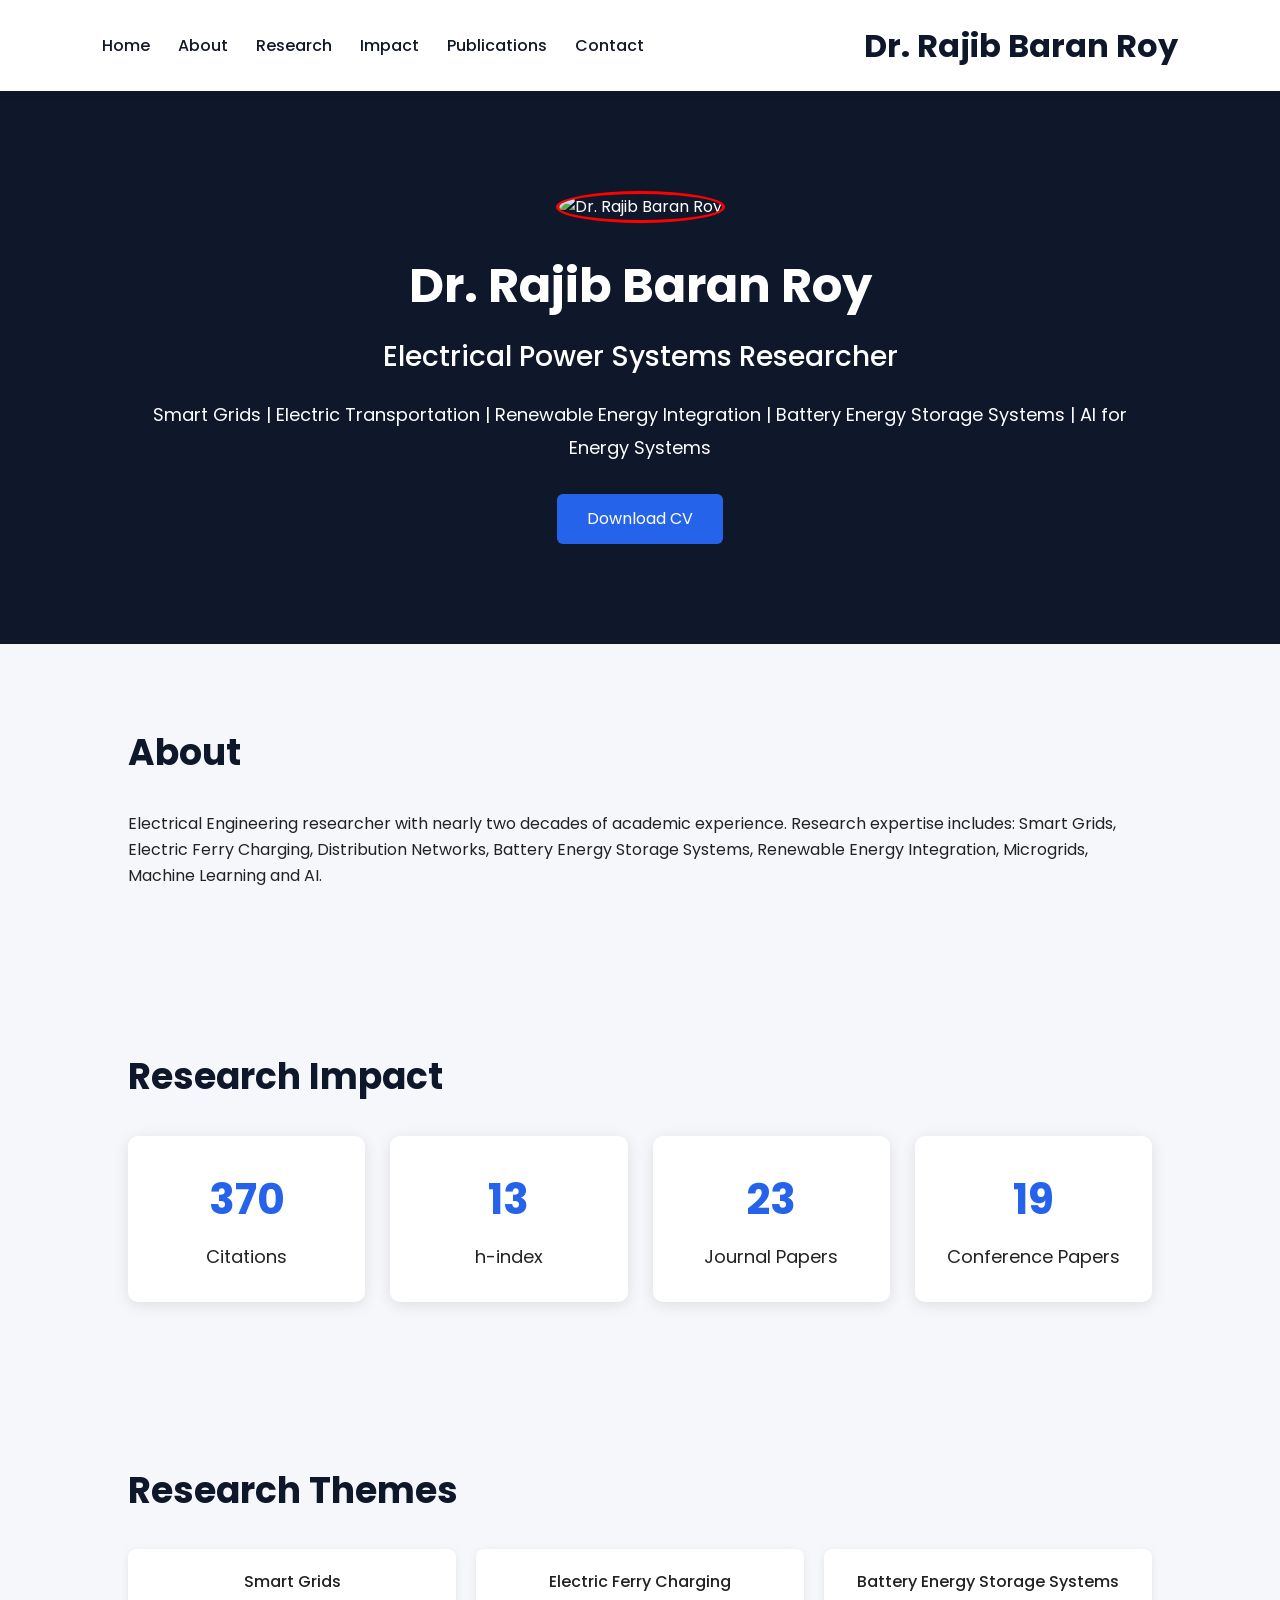
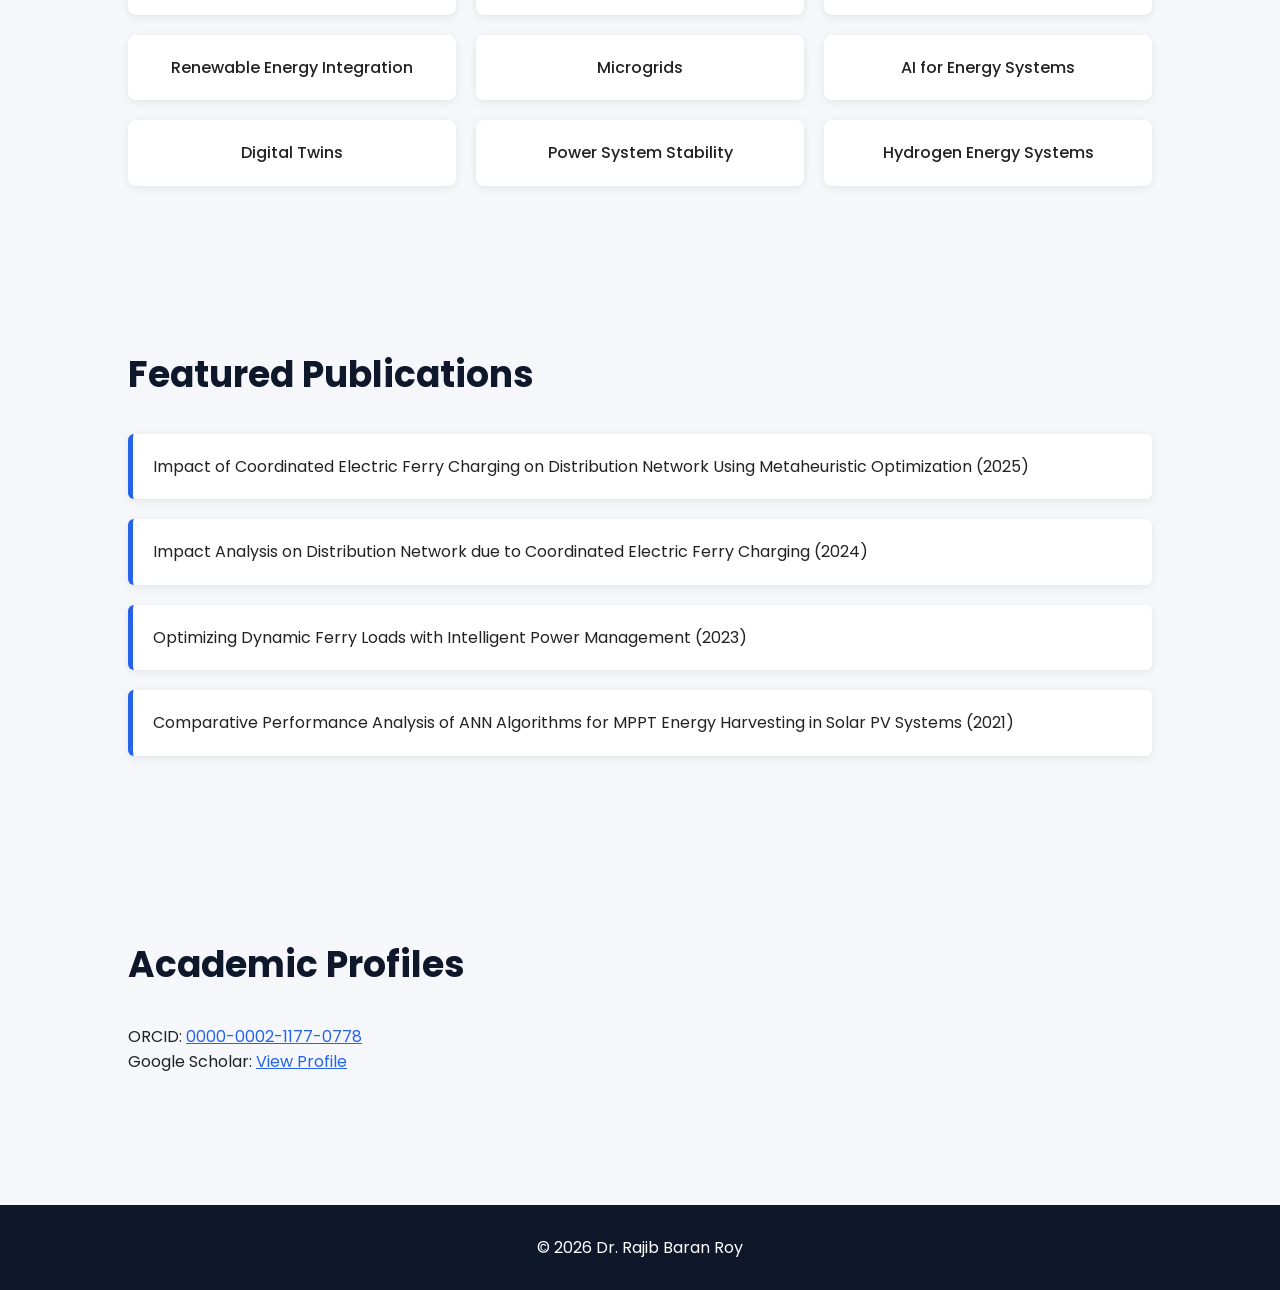
==== index.html @ 5da3d244 "Update index.html with new sections and content" ====
<!DOCTYPE html>
<html lang="en">

<head>

<meta charset="UTF-8">
<meta name="viewport" content="width=device-width, initial-scale=1">

<title>Dr. Rajib Baran Roy</title>

<link rel="stylesheet" href="style.css">

<link href="https://fonts.googleapis.com/css2?family=Poppins:wght@300;400;500;600;700&display=swap" rel="stylesheet">

</head>

<body>

<nav>

<div class="logo">
Dr. Rajib Baran Roy
</div>

<ul>

<li><a href="index.html">Home</a></li>

<li><a href="#about">About</a></li>

<li><a href="#research">Research</a></li>

<li><a href="#impact">Impact</a></li>

<li><a href="#publications">Publications</a></li>

<li><a href="#contact">Contact</a></li>

</ul>

</nav>


<header>

<div class="hero">

<!-- Profile photograph -->

<img src="assets/profile.jpg"
     alt="Dr. Rajib Baran Roy"
     class="profile-image">


<h1>Dr. Rajib Baran Roy</h1>


<h2>
Electrical Power Systems Researcher
</h2>


<p>
Smart Grids |
Electric Transportation |
Renewable Energy Integration |
Battery Energy Storage Systems |
AI for Energy Systems
</p>


<a href="assets/cv.pdf" class="btn">
Download CV
</a>

</div>

</header>


<section id="about">

<h2>About</h2>

<p>

Electrical Engineering researcher with nearly two decades of academic
experience.

Research expertise includes:

Smart Grids,
Electric Ferry Charging,
Distribution Networks,
Battery Energy Storage Systems,
Renewable Energy Integration,
Microgrids,
Machine Learning and AI.

</p>

</section>


<section id="impact">

<h2>Research Impact</h2>

<div class="cards">


<div class="card">

<h3 class="counter" data-target="492">0</h3>

<p>Citations</p>

</div>


<div class="card">

<h3 class="counter" data-target="13">0</h3>

<p>h-index</p>

</div>


<div class="card">

<h3 class="counter" data-target="23">0</h3>

<p>Journal Papers</p>

</div>


<div class="card">

<h3 class="counter" data-target="19">0</h3>

<p>Conference Papers</p>

</div>


</div>

</section>


<section id="research">

<h2>Research Themes</h2>


<div class="grid">

<div>Smart Grids</div>

<div>Electric Ferry Charging</div>

<div>Battery Energy Storage Systems</div>

<div>Renewable Energy Integration</div>

<div>Microgrids</div>

<div>AI for Energy Systems</div>

<div>Digital Twins</div>

<div>Power System Stability</div>

<div>Hydrogen Energy Systems</div>

</div>

</section>


<section id="publications">

<h2>Featured Publications</h2>


<div class="pub">

Impact of Coordinated Electric Ferry Charging on Distribution Network Using Metaheuristic Optimization (2025)

</div>


<div class="pub">

Impact Analysis on Distribution Network due to Coordinated Electric Ferry Charging (2024)

</div>


<div class="pub">

Optimizing Dynamic Ferry Loads with Intelligent Power Management (2023)

</div>


<div class="pub">

Comparative Performance Analysis of ANN Algorithms for MPPT Energy Harvesting in Solar PV Systems (2021)

</div>


</section>


<section id="contact">

<h2>Academic Profiles</h2>


<p>

ORCID:

<a href="https://orcid.org/0000-0002-1177-0778">

0000-0002-1177-0778

</a>

</p>


<p>

Google Scholar:

<a href="https://scholar.google.com/citations?hl=en&user=oowfLzIAAAAJ">

View Profile

</a>

</p>


</section>


<footer>

<p>

© 2026 Dr. Rajib Baran Roy

</p>

</footer>


<script src="script.js"></script>

</body>

</html>
---- style.css ----
/* ==========================================================
   GLOBAL
========================================================== */

*{
    margin:0;
    padding:0;
    box-sizing:border-box;
    font-family:'Poppins',sans-serif;
}

body{
    background:#f5f7fb;
    color:#222;
    line-height:1.6;
}

/* ==========================================================
   NAVIGATION BAR
========================================================== */

nav{
    display:flex;
    justify-content:space-between;
    align-items:center;
    padding:20px 8%;
    background:#ffffff;
    position:sticky;
    top:0;
    z-index:1000;
    box-shadow:0 2px 10px rgba(0,0,0,.10);
}

/* Logo (Name) */

.logo{
    order:2;
    font-size:32px;
    font-weight:700;
    color:#0f172a;
    white-space:nowrap;
}

/* Navigation Menu */

nav ul{
    order:1;
    display:flex;
    list-style:none;
    gap:28px;
    margin:0;
    padding:0;
    align-items:center;
}

nav ul li{
    list-style:none;
}

nav a{
    text-decoration:none;
    color:#111827;
    font-size:16px;
    font-weight:500;
    transition:0.3s;
}

nav a:hover{
    color:#2563eb;
}

/* ==========================================================
   HERO SECTION
========================================================== */

header{
    background:#0f172a;
    color:white;
    text-align:center;
    padding:100px 10%;
}

.hero img{
    width:250px;
    height:250px;
    border-radius:50%;
    border:3px solid red;
    object-fit:cover;
    margin-bottom:25px;
}

.hero h1{
    font-size:48px;
    margin-bottom:10px;
}

.hero h2{
    font-size:28px;
    font-weight:500;
    margin-bottom:20px;
}

.hero p{
    font-size:18px;
    line-height:1.8;
}

.btn{
    display:inline-block;
    margin-top:30px;
    padding:12px 30px;
    background:#2563eb;
    color:white;
    text-decoration:none;
    border-radius:6px;
    transition:.3s;
}

.btn:hover{
    background:#1d4ed8;
}

/* ==========================================================
   SECTIONS
========================================================== */

section{
    padding:80px 10%;
}

section h2{
    font-size:36px;
    margin-bottom:30px;
    color:#0f172a;
}

/* ==========================================================
   IMPACT CARDS
========================================================== */

.cards{
    display:grid;
    grid-template-columns:repeat(auto-fit,minmax(220px,1fr));
    gap:25px;
}

.card{
    background:white;
    padding:30px;
    text-align:center;
    border-radius:10px;
    box-shadow:0 3px 15px rgba(0,0,0,.10);
}

.card h3{
    font-size:42px;
    color:#2563eb;
    margin-bottom:10px;
}

.card p{
    font-size:18px;
}

/* ==========================================================
   RESEARCH GRID
========================================================== */

.grid{
    display:grid;
    grid-template-columns:repeat(auto-fit,minmax(250px,1fr));
    gap:20px;
}

.grid div{
    background:white;
    padding:20px;
    border-radius:8px;
    box-shadow:0 2px 8px rgba(0,0,0,.08);
    text-align:center;
    font-weight:500;
}

/* ==========================================================
   PUBLICATIONS
========================================================== */

.pub{
    background:white;
    padding:20px;
    margin-bottom:20px;
    border-left:5px solid #2563eb;
    border-radius:6px;
    box-shadow:0 2px 8px rgba(0,0,0,.08);
}

/* ==========================================================
   LINKS
========================================================== */

a{
    color:#2563eb;
}

a:hover{
    color:#1d4ed8;
}

/* ==========================================================
   FOOTER
========================================================== */

footer{
    background:#0f172a;
    color:white;
    text-align:center;
    padding:30px;
    margin-top:50px;
}

/* ==========================================================
   RESPONSIVE DESIGN
========================================================== */

@media (max-width:900px){

    nav{
        flex-direction:column;
        gap:20px;
        padding:20px;
    }

    .logo{
        order:1;
        font-size:28px;
        text-align:center;
    }

    nav ul{
        order:2;
        flex-wrap:wrap;
        justify-content:center;
        gap:18px;
    }

    .hero h1{
        font-size:38px;
    }

    .hero h2{
        font-size:22px;
    }

    section{
        padding:60px 6%;
    }

}
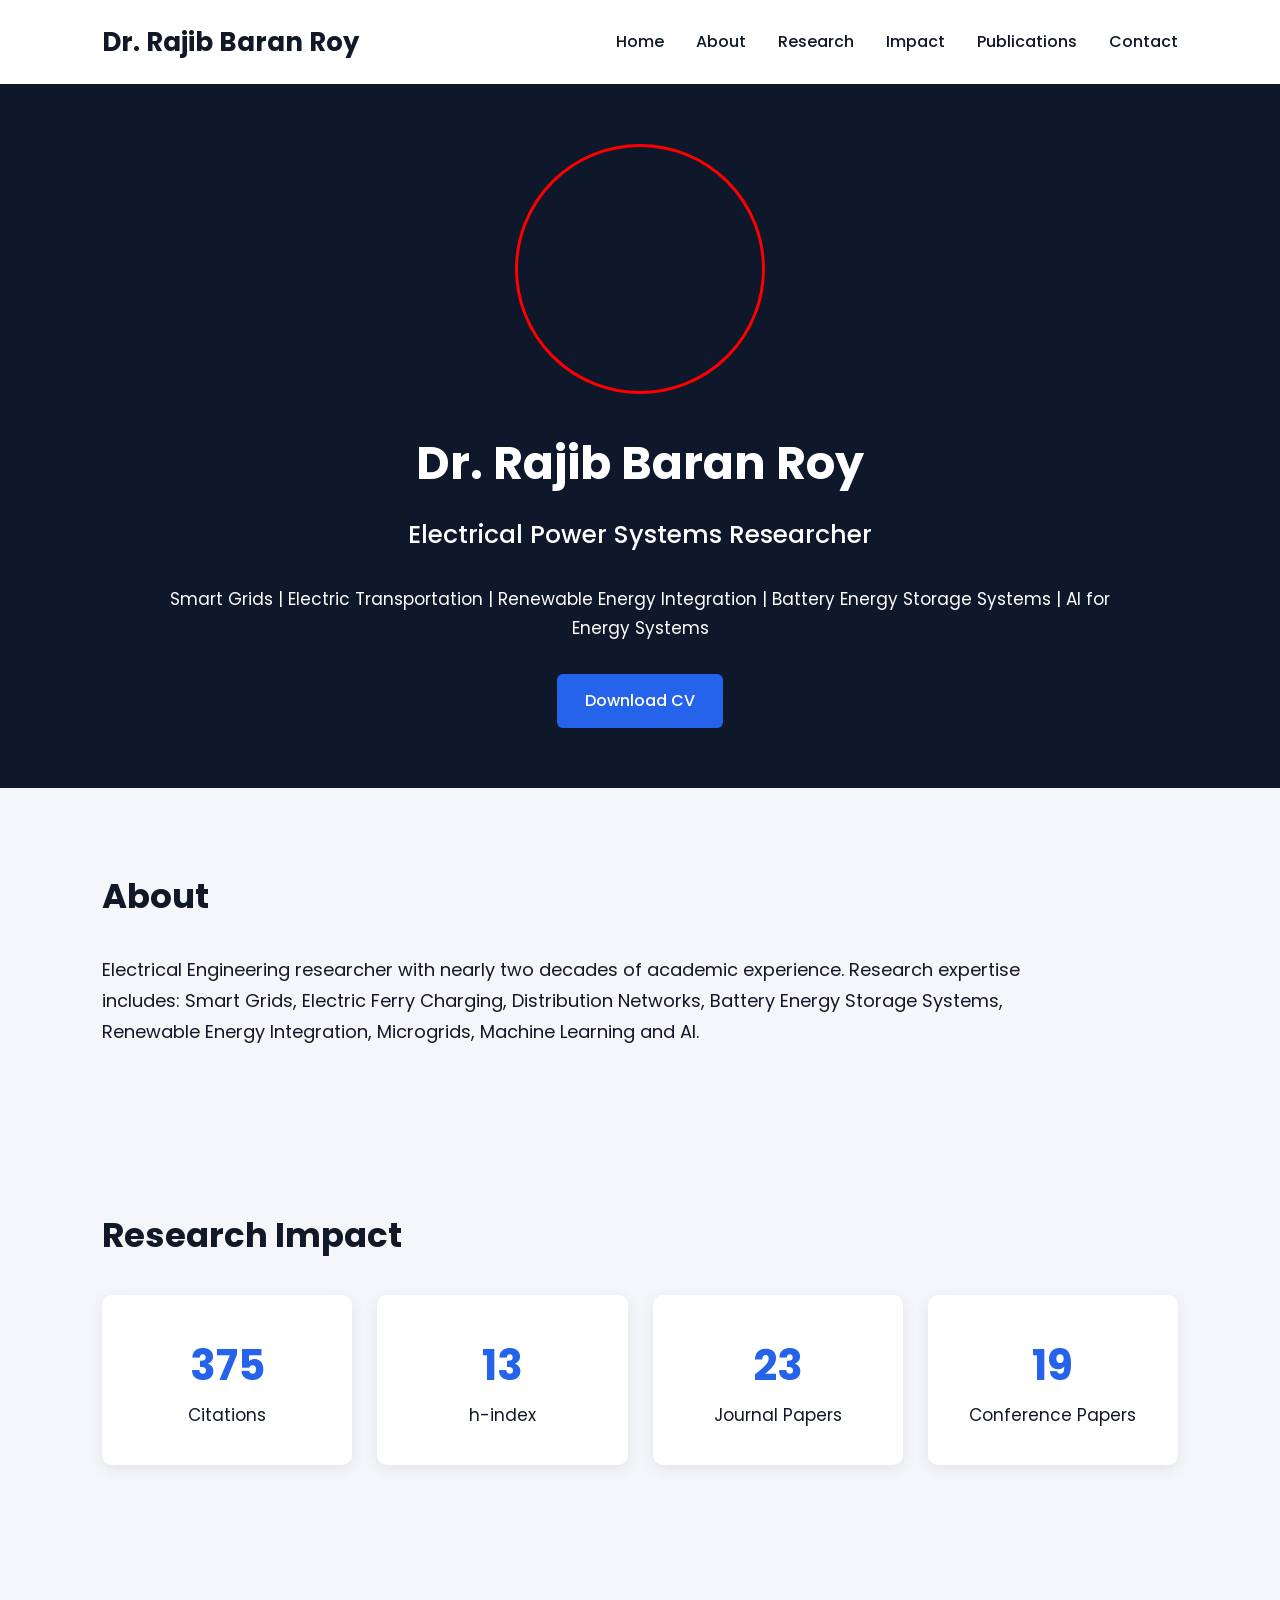
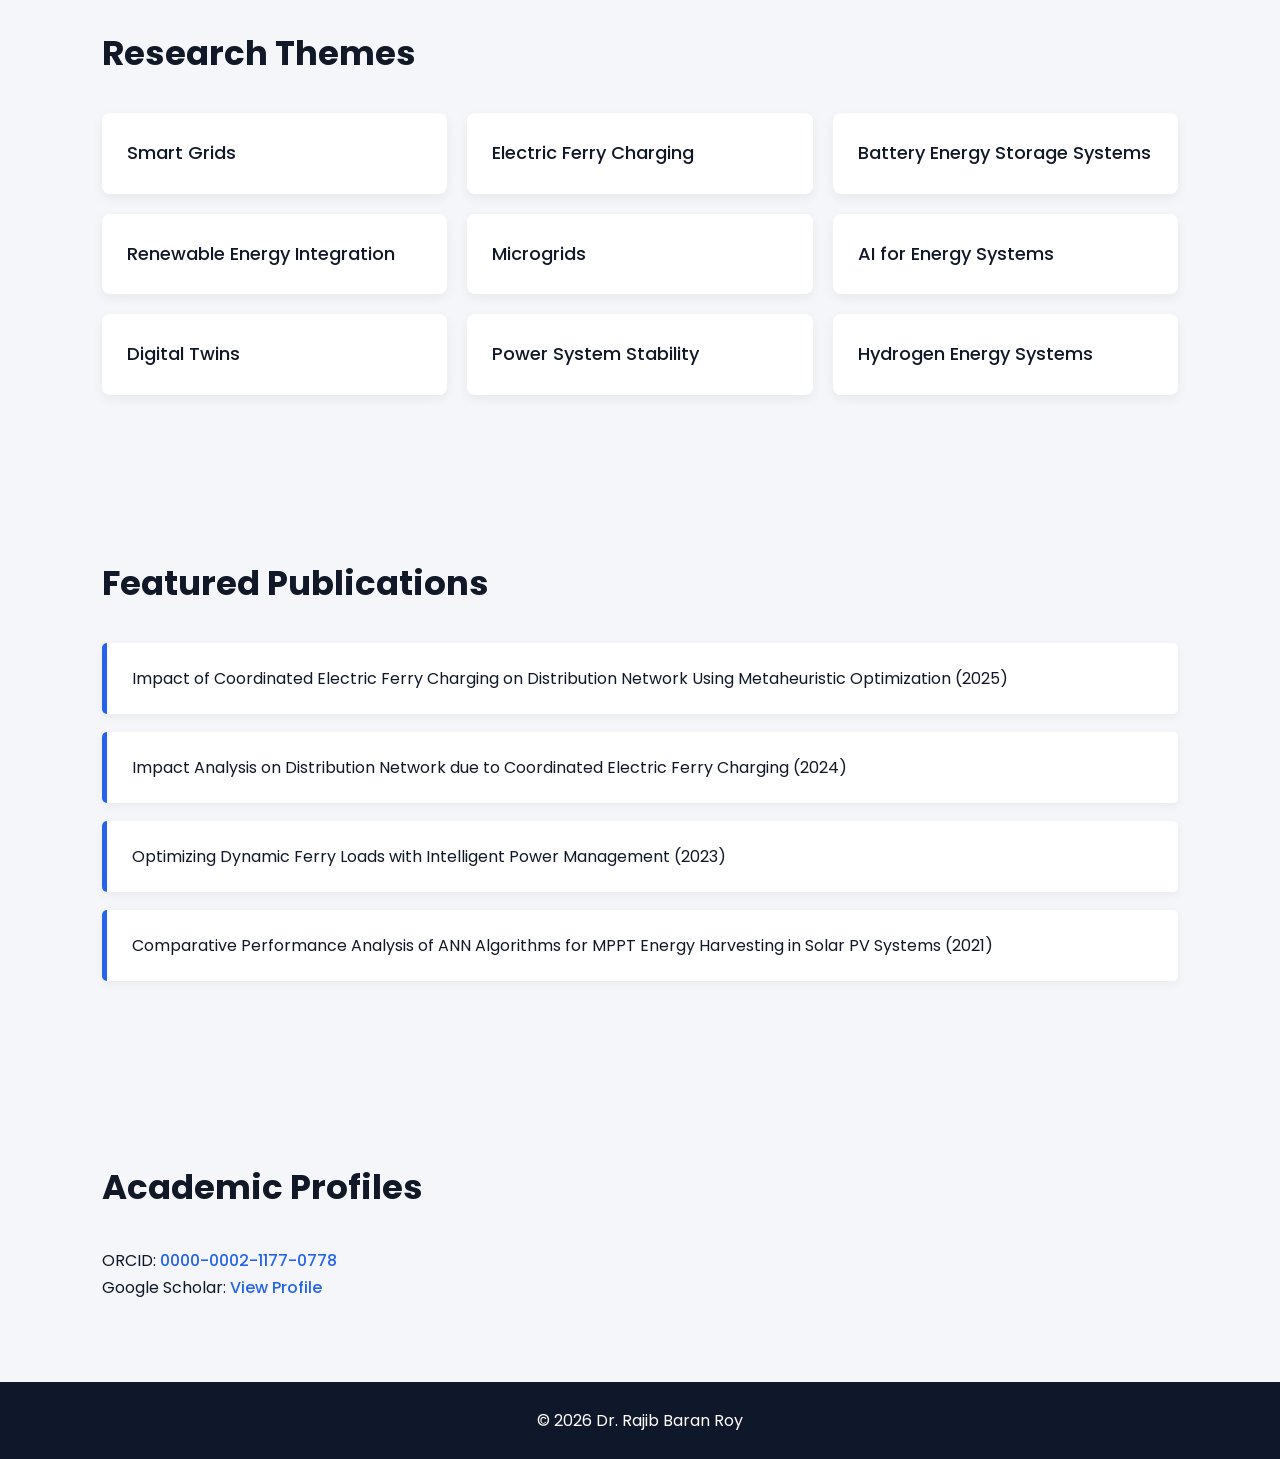
==== commit ca40f1a1: "Refactor index.html for better structure and clarity Reorganize HTML structure and improve readabili" ====
--- a/index.html
+++ b/index.html
@@ -3,265 +3,366 @@
 
 <head>
 
-<meta charset="UTF-8">
-<meta name="viewport" content="width=device-width, initial-scale=1">
-
-<title>Dr. Rajib Baran Roy</title>
-
-<link rel="stylesheet" href="style.css">
-
-<link href="https://fonts.googleapis.com/css2?family=Poppins:wght@300;400;500;600;700&display=swap" rel="stylesheet">
+    <meta charset="UTF-8">
+
+    <meta name="viewport" content="width=device-width, initial-scale=1">
+
+    <title>Dr. Rajib Baran Roy</title>
+
+    <link rel="stylesheet" href="style.css">
+
+    <link href="https://fonts.googleapis.com/css2?family=Poppins:wght@300;400;500;600;700&display=swap"
+          rel="stylesheet">
 
 </head>
 
+
 <body>
 
-<nav>
-
-<div class="logo">
-Dr. Rajib Baran Roy
-</div>
-
-<ul>
-
-<li><a href="index.html">Home</a></li>
-
-<li><a href="#about">About</a></li>
-
-<li><a href="#research">Research</a></li>
-
-<li><a href="#impact">Impact</a></li>
-
-<li><a href="#publications">Publications</a></li>
-
-<li><a href="#contact">Contact</a></li>
-
-</ul>
-
-</nav>
-
-
-<header>
-
-<div class="hero">
-
-<!-- Profile photograph -->
-
-<img src="assets/profile.jpg"
-     alt="Dr. Rajib Baran Roy"
-     class="profile-image">
-
-
-<h1>Dr. Rajib Baran Roy</h1>
-
-
-<h2>
-Electrical Power Systems Researcher
-</h2>
-
-
-<p>
-Smart Grids |
-Electric Transportation |
-Renewable Energy Integration |
-Battery Energy Storage Systems |
-AI for Energy Systems
-</p>
-
-
-<a href="assets/cv.pdf" class="btn">
-Download CV
-</a>
-
-</div>
-
-</header>
-
-
-<section id="about">
-
-<h2>About</h2>
-
-<p>
-
-Electrical Engineering researcher with nearly two decades of academic
-experience.
-
-Research expertise includes:
-
-Smart Grids,
-Electric Ferry Charging,
-Distribution Networks,
-Battery Energy Storage Systems,
-Renewable Energy Integration,
-Microgrids,
-Machine Learning and AI.
-
-</p>
-
-</section>
-
-
-<section id="impact">
-
-<h2>Research Impact</h2>
-
-<div class="cards">
-
-
-<div class="card">
-
-<h3 class="counter" data-target="492">0</h3>
-
-<p>Citations</p>
-
-</div>
-
-
-<div class="card">
-
-<h3 class="counter" data-target="13">0</h3>
-
-<p>h-index</p>
-
-</div>
-
-
-<div class="card">
-
-<h3 class="counter" data-target="23">0</h3>
-
-<p>Journal Papers</p>
-
-</div>
-
-
-<div class="card">
-
-<h3 class="counter" data-target="19">0</h3>
-
-<p>Conference Papers</p>
-
-</div>
-
-
-</div>
-
-</section>
-
-
-<section id="research">
-
-<h2>Research Themes</h2>
-
-
-<div class="grid">
-
-<div>Smart Grids</div>
-
-<div>Electric Ferry Charging</div>
-
-<div>Battery Energy Storage Systems</div>
-
-<div>Renewable Energy Integration</div>
-
-<div>Microgrids</div>
-
-<div>AI for Energy Systems</div>
-
-<div>Digital Twins</div>
-
-<div>Power System Stability</div>
-
-<div>Hydrogen Energy Systems</div>
-
-</div>
-
-</section>
-
-
-<section id="publications">
-
-<h2>Featured Publications</h2>
-
-
-<div class="pub">
-
-Impact of Coordinated Electric Ferry Charging on Distribution Network Using Metaheuristic Optimization (2025)
-
-</div>
-
-
-<div class="pub">
-
-Impact Analysis on Distribution Network due to Coordinated Electric Ferry Charging (2024)
-
-</div>
-
-
-<div class="pub">
-
-Optimizing Dynamic Ferry Loads with Intelligent Power Management (2023)
-
-</div>
-
-
-<div class="pub">
-
-Comparative Performance Analysis of ANN Algorithms for MPPT Energy Harvesting in Solar PV Systems (2021)
-
-</div>
-
-
-</section>
-
-
-<section id="contact">
-
-<h2>Academic Profiles</h2>
-
-
-<p>
-
-ORCID:
-
-<a href="https://orcid.org/0000-0002-1177-0778">
-
-0000-0002-1177-0778
-
-</a>
-
-</p>
-
-
-<p>
-
-Google Scholar:
-
-<a href="https://scholar.google.com/citations?hl=en&user=oowfLzIAAAAJ">
-
-View Profile
-
-</a>
-
-</p>
-
-
-</section>
-
-
-<footer>
-
-<p>
-
-© 2026 Dr. Rajib Baran Roy
-
-</p>
-
-</footer>
-
-
-<script src="script.js"></script>
+
+    <!-- NAVIGATION BAR -->
+
+    <nav>
+
+        <div class="logo">
+            Dr. Rajib Baran Roy
+        </div>
+
+
+        <ul>
+
+            <li>
+                <a href="index.html">Home</a>
+            </li>
+
+            <li>
+                <a href="#about">About</a>
+            </li>
+
+            <li>
+                <a href="#research">Research</a>
+            </li>
+
+            <li>
+                <a href="#impact">Impact</a>
+            </li>
+
+            <li>
+                <a href="#publications">Publications</a>
+            </li>
+
+            <li>
+                <a href="#contact">Contact</a>
+            </li>
+
+        </ul>
+
+    </nav>
+
+
+    <!-- HERO SECTION -->
+
+    <header>
+
+        <div class="hero">
+
+
+            <!-- ROUND PROFILE IMAGE CONTAINER -->
+
+            <div class="profile-circle">
+
+                <img src="assets/profile.jpg"
+                     alt="Dr. Rajib Baran Roy"
+                     class="profile-image">
+
+            </div>
+
+
+            <h1>
+                Dr. Rajib Baran Roy
+            </h1>
+
+
+            <h2>
+                Electrical Power Systems Researcher
+            </h2>
+
+
+            <p>
+                Smart Grids |
+                Electric Transportation |
+                Renewable Energy Integration |
+                Battery Energy Storage Systems |
+                AI for Energy Systems
+            </p>
+
+
+            <a href="assets/cv.pdf"
+               class="btn">
+
+                Download CV
+
+            </a>
+
+
+        </div>
+
+    </header>
+
+
+    <!-- ABOUT SECTION -->
+
+    <section id="about">
+
+        <h2>
+            About
+        </h2>
+
+
+        <p>
+
+            Electrical Engineering researcher with nearly two decades of academic
+            experience.
+
+            Research expertise includes:
+
+            Smart Grids,
+            Electric Ferry Charging,
+            Distribution Networks,
+            Battery Energy Storage Systems,
+            Renewable Energy Integration,
+            Microgrids,
+            Machine Learning and AI.
+
+        </p>
+
+    </section>
+
+
+    <!-- RESEARCH IMPACT -->
+
+    <section id="impact">
+
+        <h2>
+            Research Impact
+        </h2>
+
+
+        <div class="cards">
+
+
+            <div class="card">
+
+                <h3 class="counter"
+                    data-target="492">
+
+                    0
+
+                </h3>
+
+                <p>
+                    Citations
+                </p>
+
+            </div>
+
+
+            <div class="card">
+
+                <h3 class="counter"
+                    data-target="13">
+
+                    0
+
+                </h3>
+
+                <p>
+                    h-index
+                </p>
+
+            </div>
+
+
+            <div class="card">
+
+                <h3 class="counter"
+                    data-target="23">
+
+                    0
+
+                </h3>
+
+                <p>
+                    Journal Papers
+                </p>
+
+            </div>
+
+
+            <div class="card">
+
+                <h3 class="counter"
+                    data-target="19">
+
+                    0
+
+                </h3>
+
+                <p>
+                    Conference Papers
+                </p>
+
+            </div>
+
+
+        </div>
+
+    </section>
+
+
+    <!-- RESEARCH THEMES -->
+
+    <section id="research">
+
+        <h2>
+            Research Themes
+        </h2>
+
+
+        <div class="grid">
+
+            <div>
+                Smart Grids
+            </div>
+
+            <div>
+                Electric Ferry Charging
+            </div>
+
+            <div>
+                Battery Energy Storage Systems
+            </div>
+
+            <div>
+                Renewable Energy Integration
+            </div>
+
+            <div>
+                Microgrids
+            </div>
+
+            <div>
+                AI for Energy Systems
+            </div>
+
+            <div>
+                Digital Twins
+            </div>
+
+            <div>
+                Power System Stability
+            </div>
+
+            <div>
+                Hydrogen Energy Systems
+            </div>
+
+        </div>
+
+    </section>
+
+
+    <!-- PUBLICATIONS -->
+
+    <section id="publications">
+
+        <h2>
+            Featured Publications
+        </h2>
+
+
+        <div class="pub">
+
+            Impact of Coordinated Electric Ferry Charging on Distribution Network Using Metaheuristic Optimization (2025)
+
+        </div>
+
+
+        <div class="pub">
+
+            Impact Analysis on Distribution Network due to Coordinated Electric Ferry Charging (2024)
+
+        </div>
+
+
+        <div class="pub">
+
+            Optimizing Dynamic Ferry Loads with Intelligent Power Management (2023)
+
+        </div>
+
+
+        <div class="pub">
+
+            Comparative Performance Analysis of ANN Algorithms for MPPT Energy Harvesting in Solar PV Systems (2021)
+
+        </div>
+
+    </section>
+
+
+    <!-- CONTACT SECTION -->
+
+    <section id="contact">
+
+        <h2>
+            Academic Profiles
+        </h2>
+
+
+        <p>
+
+            ORCID:
+
+            <a href="https://orcid.org/0000-0002-1177-0778">
+
+                0000-0002-1177-0778
+
+            </a>
+
+        </p>
+
+
+        <p>
+
+            Google Scholar:
+
+            <a href="https://scholar.google.com/citations?hl=en&user=oowfLzIAAAAJ">
+
+                View Profile
+
+            </a>
+
+        </p>
+
+    </section>
+
+
+    <!-- FOOTER -->
+
+    <footer>
+
+        <p>
+
+            © 2026 Dr. Rajib Baran Roy
+
+        </p>
+
+    </footer>
+
+
+    <script src="script.js"></script>
+
 
 </body>
 
--- a/style.css
+++ b/style.css
@@ -1,258 +1,534 @@
-/* ==========================================================
-   GLOBAL
-========================================================== */
-
-*{
-    margin:0;
-    padding:0;
-    box-sizing:border-box;
-    font-family:'Poppins',sans-serif;
-}
-
-body{
-    background:#f5f7fb;
-    color:#222;
-    line-height:1.6;
-}
-
-/* ==========================================================
-   NAVIGATION BAR
-========================================================== */
-
-nav{
-    display:flex;
-    justify-content:space-between;
-    align-items:center;
-    padding:20px 8%;
-    background:#ffffff;
-    position:sticky;
-    top:0;
-    z-index:1000;
-    box-shadow:0 2px 10px rgba(0,0,0,.10);
-}
-
-/* Logo (Name) */
-
-.logo{
-    order:2;
-    font-size:32px;
-    font-weight:700;
-    color:#0f172a;
-    white-space:nowrap;
-}
-
-/* Navigation Menu */
-
-nav ul{
-    order:1;
-    display:flex;
-    list-style:none;
-    gap:28px;
-    margin:0;
-    padding:0;
-    align-items:center;
-}
-
-nav ul li{
-    list-style:none;
-}
-
-nav a{
-    text-decoration:none;
-    color:#111827;
-    font-size:16px;
-    font-weight:500;
-    transition:0.3s;
-}
-
-nav a:hover{
-    color:#2563eb;
-}
-
-/* ==========================================================
-   HERO SECTION
-========================================================== */
-
-header{
-    background:#0f172a;
-    color:white;
-    text-align:center;
-    padding:100px 10%;
-}
-
-.hero img{
-    width:250px;
-    height:250px;
-    border-radius:50%;
-    border:3px solid red;
-    object-fit:cover;
-    margin-bottom:25px;
-}
-
-.hero h1{
-    font-size:48px;
-    margin-bottom:10px;
-}
-
-.hero h2{
-    font-size:28px;
-    font-weight:500;
-    margin-bottom:20px;
-}
-
-.hero p{
-    font-size:18px;
-    line-height:1.8;
-}
-
-.btn{
-    display:inline-block;
-    margin-top:30px;
-    padding:12px 30px;
-    background:#2563eb;
-    color:white;
-    text-decoration:none;
-    border-radius:6px;
-    transition:.3s;
-}
-
-.btn:hover{
-    background:#1d4ed8;
-}
-
-/* ==========================================================
-   SECTIONS
-========================================================== */
-
-section{
-    padding:80px 10%;
-}
-
-section h2{
-    font-size:36px;
-    margin-bottom:30px;
-    color:#0f172a;
-}
-
-/* ==========================================================
-   IMPACT CARDS
-========================================================== */
-
-.cards{
-    display:grid;
-    grid-template-columns:repeat(auto-fit,minmax(220px,1fr));
-    gap:25px;
-}
-
-.card{
-    background:white;
-    padding:30px;
-    text-align:center;
-    border-radius:10px;
-    box-shadow:0 3px 15px rgba(0,0,0,.10);
-}
-
-.card h3{
-    font-size:42px;
-    color:#2563eb;
-    margin-bottom:10px;
-}
-
-.card p{
-    font-size:18px;
-}
-
-/* ==========================================================
-   RESEARCH GRID
-========================================================== */
-
-.grid{
-    display:grid;
-    grid-template-columns:repeat(auto-fit,minmax(250px,1fr));
-    gap:20px;
-}
-
-.grid div{
-    background:white;
-    padding:20px;
-    border-radius:8px;
-    box-shadow:0 2px 8px rgba(0,0,0,.08);
-    text-align:center;
-    font-weight:500;
-}
-
-/* ==========================================================
-   PUBLICATIONS
-========================================================== */
-
-.pub{
-    background:white;
-    padding:20px;
-    margin-bottom:20px;
-    border-left:5px solid #2563eb;
-    border-radius:6px;
-    box-shadow:0 2px 8px rgba(0,0,0,.08);
-}
-
-/* ==========================================================
-   LINKS
-========================================================== */
-
-a{
-    color:#2563eb;
-}
-
-a:hover{
-    color:#1d4ed8;
-}
-
-/* ==========================================================
-   FOOTER
-========================================================== */
-
-footer{
-    background:#0f172a;
-    color:white;
-    text-align:center;
-    padding:30px;
-    margin-top:50px;
-}
-
-/* ==========================================================
-   RESPONSIVE DESIGN
-========================================================== */
-
-@media (max-width:900px){
-
-    nav{
-        flex-direction:column;
-        gap:20px;
-        padding:20px;
-    }
-
-    .logo{
-        order:1;
-        font-size:28px;
-        text-align:center;
-    }
-
-    nav ul{
-        order:2;
-        flex-wrap:wrap;
-        justify-content:center;
-        gap:18px;
-    }
-
-    .hero h1{
-        font-size:38px;
-    }
-
-    .hero h2{
-        font-size:22px;
-    }
-
-    section{
-        padding:60px 6%;
-    }
-
-}
+/* ============================= */
+/* GLOBAL SETTINGS */
+/* ============================= */
+
+* {
+
+    margin: 0;
+
+    padding: 0;
+
+    box-sizing: border-box;
+
+}
+
+
+body {
+
+    font-family: 'Poppins', sans-serif;
+
+    background: #f4f6f9;
+
+    color: #111827;
+
+    line-height: 1.7;
+
+}
+
+
+/* ============================= */
+/* NAVIGATION BAR */
+/* ============================= */
+
+nav {
+
+    height: 84px;
+
+    background: white;
+
+    display: flex;
+
+    align-items: center;
+
+    justify-content: space-between;
+
+    padding: 0 8%;
+
+    box-shadow: 0 2px 8px rgba(0,0,0,0.05);
+
+}
+
+
+.logo {
+
+    font-size: 26px;
+
+    font-weight: 700;
+
+    color: #111827;
+
+}
+
+
+nav ul {
+
+    list-style: none;
+
+    display: flex;
+
+    gap: 32px;
+
+}
+
+
+nav ul li a {
+
+    text-decoration: none;
+
+    color: #111827;
+
+    font-size: 16px;
+
+    font-weight: 500;
+
+    transition: 0.3s;
+
+}
+
+
+nav ul li a:hover {
+
+    color: #2563eb;
+
+}
+
+
+/* ============================= */
+/* HERO SECTION */
+/* ============================= */
+
+header {
+
+    background: #0f172a;
+
+}
+
+
+.hero {
+
+    min-height: 690px;
+
+    display: flex;
+
+    flex-direction: column;
+
+    align-items: center;
+
+    justify-content: center;
+
+    text-align: center;
+
+    padding: 60px 20px;
+
+}
+
+
+/* ============================= */
+/* PROFILE PHOTOGRAPH */
+/* ============================= */
+
+.profile-image {
+
+    width: 250px;
+
+    height: 250px;
+
+    border-radius: 50%;
+
+    border: 3px solid red;
+
+    object-fit: cover;
+
+    object-position: center top;
+
+    display: block;
+
+    margin-bottom: 30px;
+
+}
+
+
+/* ============================= */
+/* HERO TEXT */
+/* ============================= */
+
+.hero h1 {
+
+    color: white;
+
+    font-size: 46px;
+
+    font-weight: 700;
+
+    margin-bottom: 12px;
+
+}
+
+
+.hero h2 {
+
+    color: white;
+
+    font-size: 25px;
+
+    font-weight: 500;
+
+    margin-bottom: 28px;
+
+}
+
+
+.hero p {
+
+    color: white;
+
+    font-size: 17px;
+
+    max-width: 1000px;
+
+    margin-bottom: 32px;
+
+}
+
+
+/* ============================= */
+/* DOWNLOAD CV BUTTON */
+/* ============================= */
+
+.btn {
+
+    display: inline-block;
+
+    padding: 13px 28px;
+
+    background: #2563eb;
+
+    color: white;
+
+    text-decoration: none;
+
+    border-radius: 6px;
+
+    font-size: 16px;
+
+    font-weight: 500;
+
+    transition: 0.3s;
+
+}
+
+
+.btn:hover {
+
+    background: #1d4ed8;
+
+    transform: translateY(-2px);
+
+}
+
+
+/* ============================= */
+/* GENERAL SECTIONS */
+/* ============================= */
+
+section {
+
+    padding: 80px 8%;
+
+    max-width: 1400px;
+
+    margin: auto;
+
+}
+
+
+section h2 {
+
+    font-size: 34px;
+
+    color: #111827;
+
+    margin-bottom: 30px;
+
+}
+
+
+/* ============================= */
+/* ABOUT SECTION */
+/* ============================= */
+
+#about p {
+
+    font-size: 18px;
+
+    max-width: 1000px;
+
+}
+
+
+/* ============================= */
+/* RESEARCH IMPACT CARDS */
+/* ============================= */
+
+.cards {
+
+    display: grid;
+
+    grid-template-columns: repeat(4, 1fr);
+
+    gap: 25px;
+
+}
+
+
+.card {
+
+    background: white;
+
+    padding: 35px 20px;
+
+    text-align: center;
+
+    border-radius: 10px;
+
+    box-shadow: 0 4px 15px rgba(0,0,0,0.08);
+
+}
+
+
+.card h3 {
+
+    font-size: 42px;
+
+    color: #2563eb;
+
+}
+
+
+.card p {
+
+    font-size: 17px;
+
+}
+
+
+/* ============================= */
+/* RESEARCH THEMES */
+/* ============================= */
+
+.grid {
+
+    display: grid;
+
+    grid-template-columns: repeat(3, 1fr);
+
+    gap: 20px;
+
+}
+
+
+.grid div {
+
+    background: white;
+
+    padding: 25px;
+
+    border-radius: 8px;
+
+    font-size: 18px;
+
+    font-weight: 500;
+
+    box-shadow: 0 4px 12px rgba(0,0,0,0.06);
+
+    transition: 0.3s;
+
+}
+
+
+.grid div:hover {
+
+    transform: translateY(-5px);
+
+    box-shadow: 0 8px 20px rgba(0,0,0,0.12);
+
+}
+
+
+/* ============================= */
+/* PUBLICATIONS */
+/* ============================= */
+
+.pub {
+
+    background: white;
+
+    margin-bottom: 18px;
+
+    padding: 22px 25px;
+
+    border-left: 5px solid #2563eb;
+
+    border-radius: 5px;
+
+    box-shadow: 0 3px 10px rgba(0,0,0,0.05);
+
+}
+
+
+/* ============================= */
+/* ACADEMIC PROFILE LINKS */
+/* ============================= */
+
+#contact a {
+
+    color: #2563eb;
+
+    text-decoration: none;
+
+    font-weight: 500;
+
+}
+
+
+#contact a:hover {
+
+    text-decoration: underline;
+
+}
+
+
+/* ============================= */
+/* FOOTER */
+/* ============================= */
+
+footer {
+
+    background: #0f172a;
+
+    color: white;
+
+    text-align: center;
+
+    padding: 25px;
+
+}
+
+
+/* ============================= */
+/* RESPONSIVE DESIGN */
+/* ============================= */
+
+@media (max-width: 900px) {
+
+
+    nav {
+
+        padding: 0 4%;
+
+    }
+
+
+    nav ul {
+
+        gap: 15px;
+
+    }
+
+
+    .cards {
+
+        grid-template-columns: repeat(2, 1fr);
+
+    }
+
+
+    .grid {
+
+        grid-template-columns: repeat(2, 1fr);
+
+    }
+
+
+}
+
+
+@media (max-width: 600px) {
+
+
+    nav {
+
+        height: auto;
+
+        padding: 20px;
+
+        flex-direction: column;
+
+        gap: 15px;
+
+    }
+
+
+    nav ul {
+
+        flex-wrap: wrap;
+
+        justify-content: center;
+
+    }
+
+
+    .hero {
+
+        min-height: 620px;
+
+        padding: 50px 15px;
+
+    }
+
+
+    .profile-image {
+
+        width: 200px;
+
+        height: 200px;
+
+    }
+
+
+    .hero h1 {
+
+        font-size: 32px;
+
+    }
+
+
+    .hero h2 {
+
+        font-size: 20px;
+
+    }
+
+
+    .hero p {
+
+        font-size: 15px;
+
+    }
+
+
+    .cards {
+
+        grid-template-columns: 1fr;
+
+    }
+
+
+    .grid {
+
+        grid-template-columns: 1fr;
+
+    }
+
+
+}
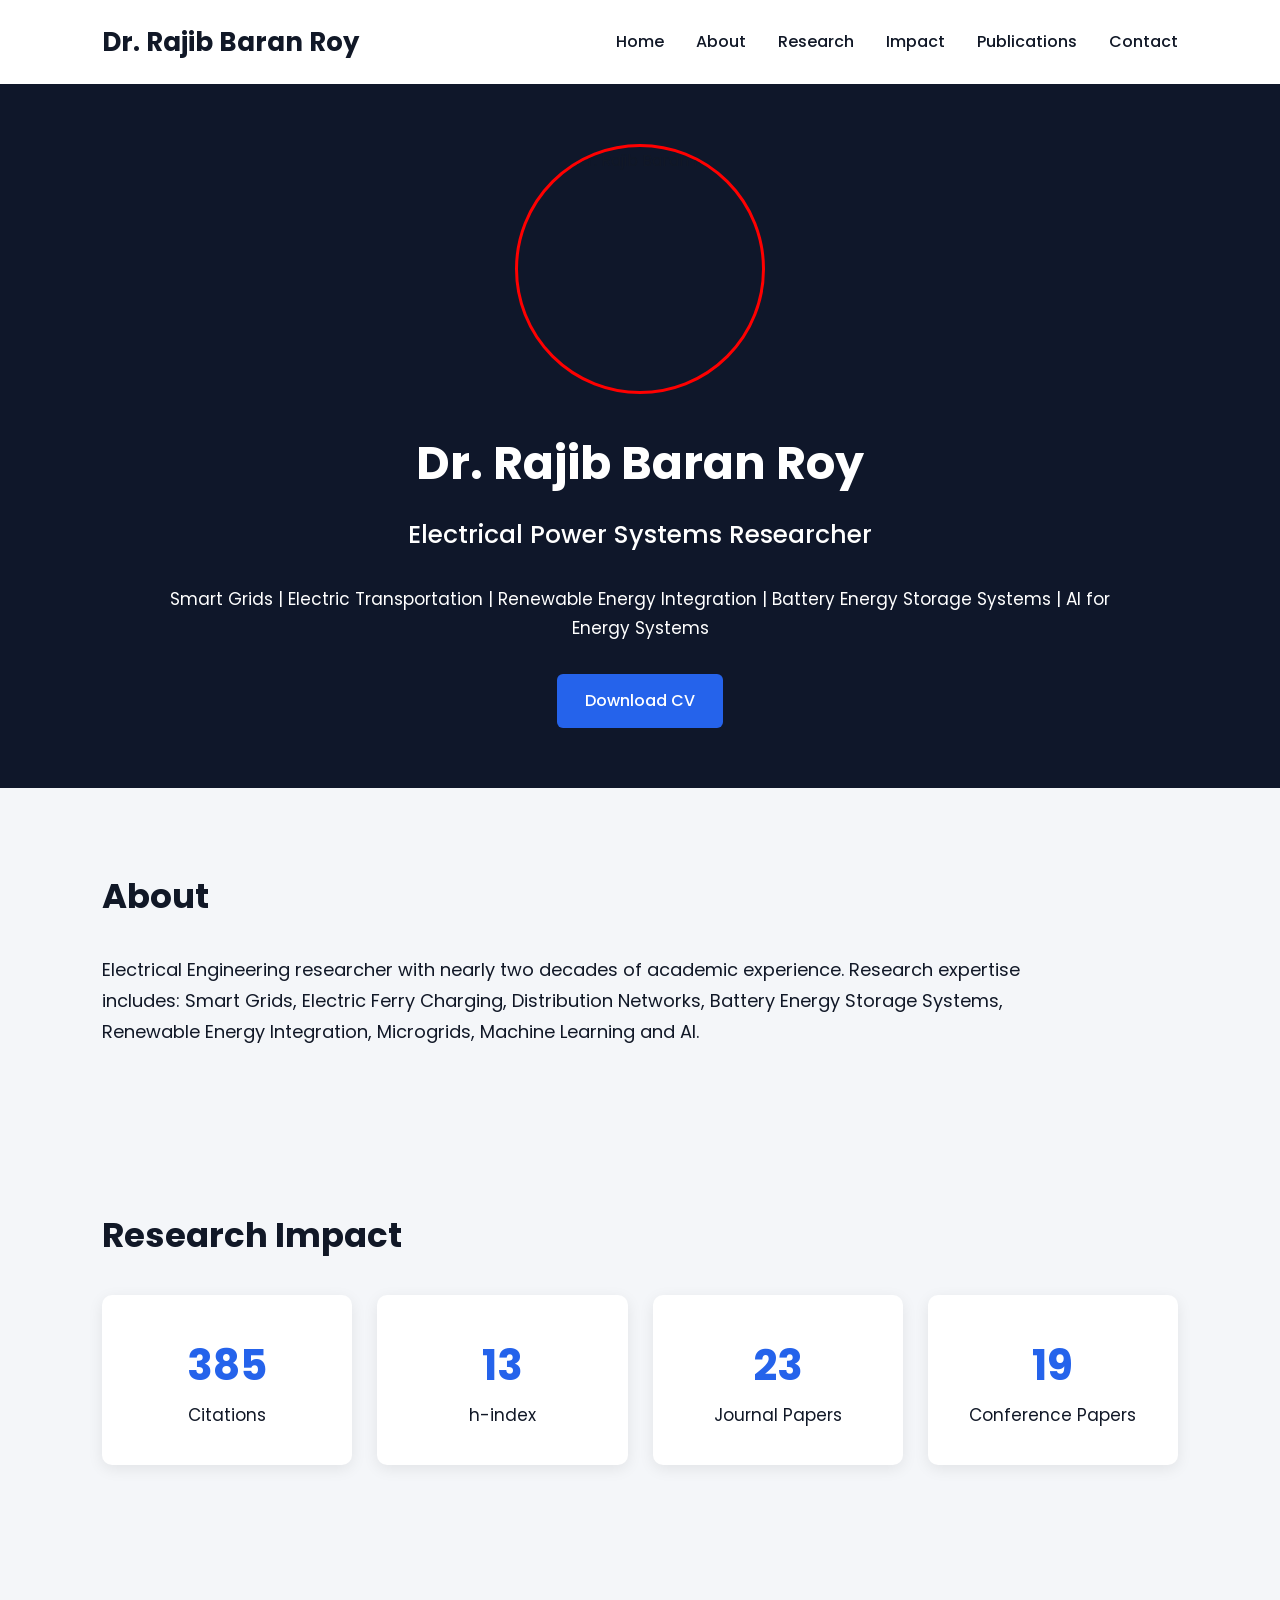
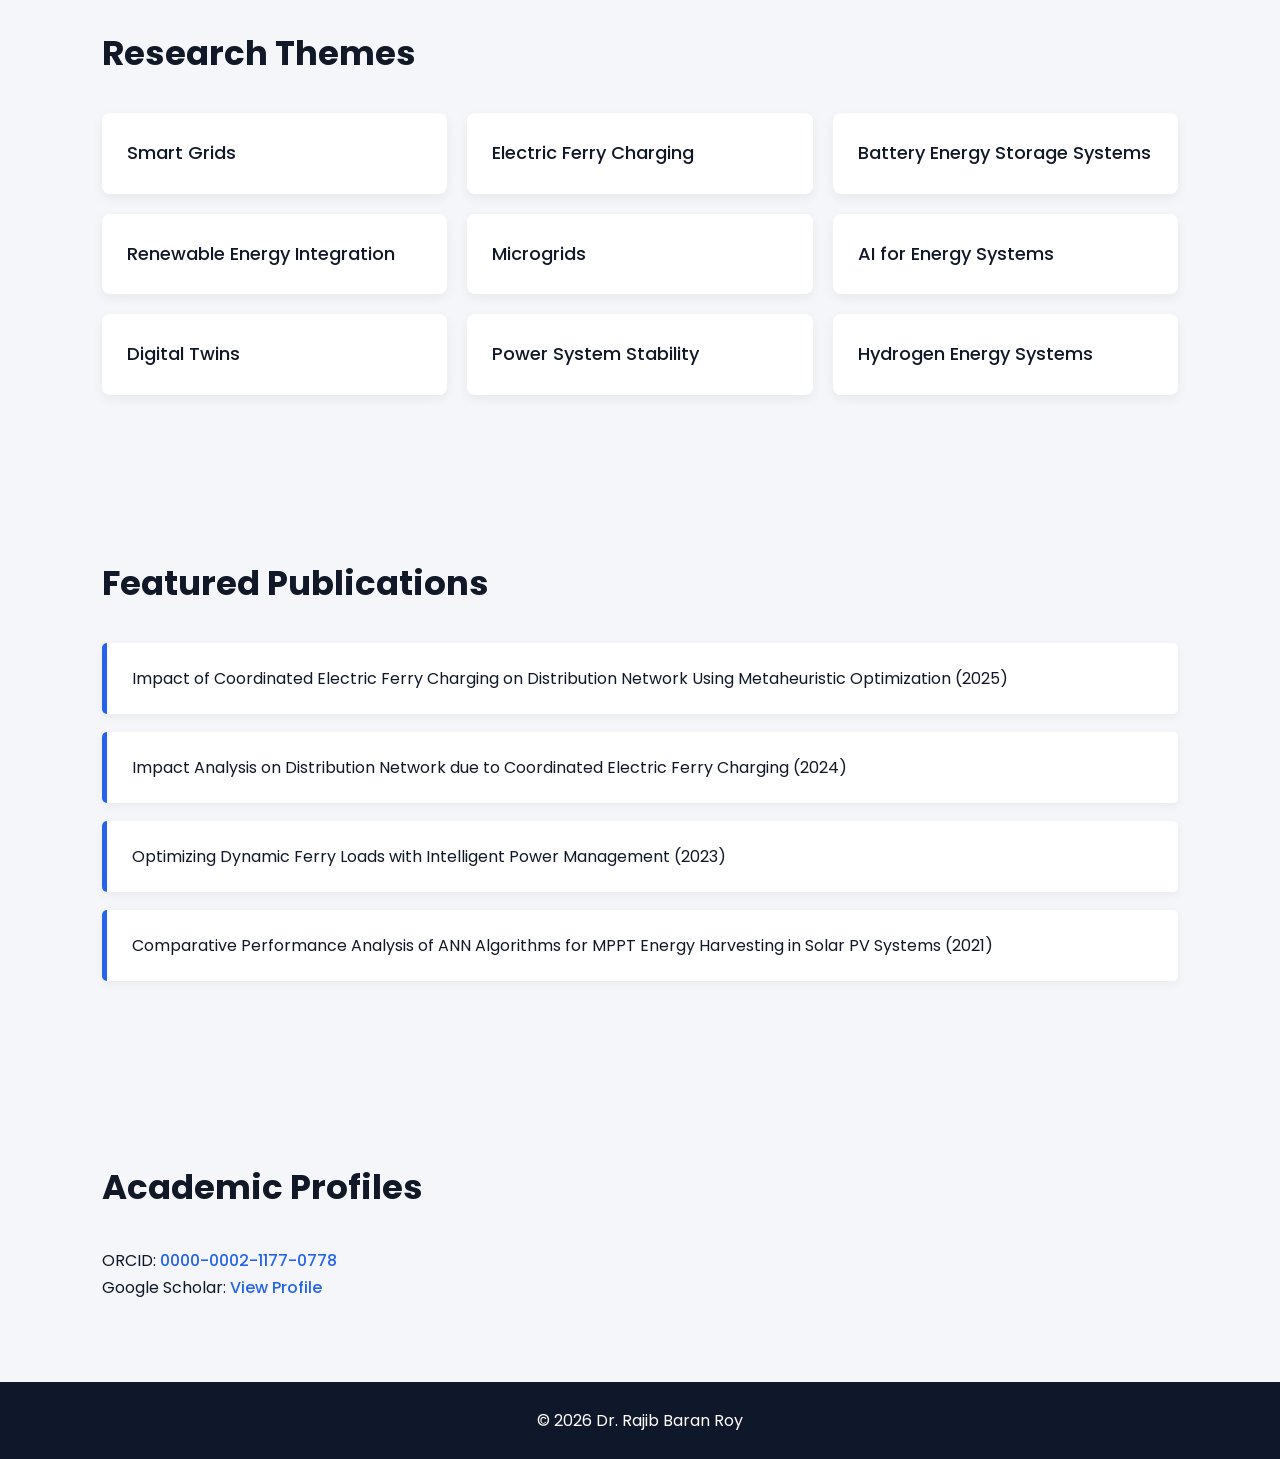
==== commit e81e5931: "Update profile image source to use URL" ====
--- a/index.html
+++ b/index.html
@@ -71,7 +71,7 @@
 
             <div class="profile-circle">
 
-                <img src="assets/profile.jpg"
+                <img src="https://rajibbaranroy.github.io/Rajib-Baran-Roy/assets/profile.jpg"
                      alt="Dr. Rajib Baran Roy"
                      class="profile-image">
 
--- a/style.css
+++ b/style.css
@@ -1,6 +1,6 @@
-/* ============================= */
+/* ================================= */
 /* GLOBAL SETTINGS */
-/* ============================= */
+/* ================================= */
 
 * {
 
@@ -26,9 +26,9 @@
 }
 
 
-/* ============================= */
+/* ================================= */
 /* NAVIGATION BAR */
-/* ============================= */
+/* ================================= */
 
 nav {
 
@@ -44,7 +44,7 @@
 
     padding: 0 8%;
 
-    box-shadow: 0 2px 8px rgba(0,0,0,0.05);
+    box-shadow: 0 2px 8px rgba(0, 0, 0, 0.05);
 
 }
 
@@ -93,9 +93,9 @@
 }
 
 
-/* ============================= */
-/* HERO SECTION */
-/* ============================= */
+/* ================================= */
+/* BLACK HERO BACKGROUND */
+/* ================================= */
 
 header {
 
@@ -123,301 +123,322 @@
 }
 
 
-/* ============================= */
-/* PROFILE PHOTOGRAPH */
-/* ============================= */
+/* ================================= */
+/* ROUND RED-BORDERED PROFILE AREA */
+/* ================================= */
+
+.profile-circle {
+
+    width: 250px;
+
+    height: 250px;
+
+    border-radius: 50%;
+
+    border: 3px solid red;
+
+    overflow: hidden;
+
+    margin-bottom: 30px;
+
+    display: flex;
+
+    align-items: center;
+
+    justify-content: center;
+
+}
+
+
+/* ================================= */
+/* PROFILE IMAGE */
+/* ================================= */
 
 .profile-image {
 
-    width: 250px;
-
-    height: 250px;
-
-    border-radius: 50%;
-
-    border: 3px solid red;
+    width: 100%;
+
+    height: 100%;
+
+    display: block;
 
     object-fit: cover;
 
     object-position: center top;
 
-    display: block;
+}
+
+
+/* ================================= */
+/* HERO TEXT */
+/* ================================= */
+
+.hero h1 {
+
+    color: white;
+
+    font-size: 46px;
+
+    font-weight: 700;
+
+    margin-bottom: 12px;
+
+}
+
+
+.hero h2 {
+
+    color: white;
+
+    font-size: 25px;
+
+    font-weight: 500;
+
+    margin-bottom: 28px;
+
+}
+
+
+.hero p {
+
+    color: white;
+
+    font-size: 17px;
+
+    max-width: 1000px;
+
+    margin-bottom: 32px;
+
+}
+
+
+/* ================================= */
+/* DOWNLOAD CV BUTTON */
+/* ================================= */
+
+.btn {
+
+    display: inline-block;
+
+    padding: 13px 28px;
+
+    background: #2563eb;
+
+    color: white;
+
+    text-decoration: none;
+
+    border-radius: 6px;
+
+    font-size: 16px;
+
+    font-weight: 500;
+
+    transition: 0.3s;
+
+}
+
+
+.btn:hover {
+
+    background: #1d4ed8;
+
+    transform: translateY(-2px);
+
+}
+
+
+/* ================================= */
+/* GENERAL SECTIONS */
+/* ================================= */
+
+section {
+
+    padding: 80px 8%;
+
+    max-width: 1400px;
+
+    margin: auto;
+
+}
+
+
+section h2 {
+
+    font-size: 34px;
+
+    color: #111827;
 
     margin-bottom: 30px;
 
 }
 
 
-/* ============================= */
-/* HERO TEXT */
-/* ============================= */
-
-.hero h1 {
+/* ================================= */
+/* ABOUT */
+/* ================================= */
+
+#about p {
+
+    font-size: 18px;
+
+    max-width: 1000px;
+
+}
+
+
+/* ================================= */
+/* RESEARCH IMPACT CARDS */
+/* ================================= */
+
+.cards {
+
+    display: grid;
+
+    grid-template-columns: repeat(4, 1fr);
+
+    gap: 25px;
+
+}
+
+
+.card {
+
+    background: white;
+
+    padding: 35px 20px;
+
+    text-align: center;
+
+    border-radius: 10px;
+
+    box-shadow: 0 4px 15px rgba(0, 0, 0, 0.08);
+
+}
+
+
+.card h3 {
+
+    font-size: 42px;
+
+    color: #2563eb;
+
+}
+
+
+.card p {
+
+    font-size: 17px;
+
+}
+
+
+/* ================================= */
+/* RESEARCH THEMES */
+/* ================================= */
+
+.grid {
+
+    display: grid;
+
+    grid-template-columns: repeat(3, 1fr);
+
+    gap: 20px;
+
+}
+
+
+.grid div {
+
+    background: white;
+
+    padding: 25px;
+
+    border-radius: 8px;
+
+    font-size: 18px;
+
+    font-weight: 500;
+
+    box-shadow: 0 4px 12px rgba(0, 0, 0, 0.06);
+
+    transition: 0.3s;
+
+}
+
+
+.grid div:hover {
+
+    transform: translateY(-5px);
+
+    box-shadow: 0 8px 20px rgba(0, 0, 0, 0.12);
+
+}
+
+
+/* ================================= */
+/* PUBLICATIONS */
+/* ================================= */
+
+.pub {
+
+    background: white;
+
+    margin-bottom: 18px;
+
+    padding: 22px 25px;
+
+    border-left: 5px solid #2563eb;
+
+    border-radius: 5px;
+
+    box-shadow: 0 3px 10px rgba(0, 0, 0, 0.05);
+
+}
+
+
+/* ================================= */
+/* ACADEMIC PROFILE LINKS */
+/* ================================= */
+
+#contact a {
+
+    color: #2563eb;
+
+    text-decoration: none;
+
+    font-weight: 500;
+
+}
+
+
+#contact a:hover {
+
+    text-decoration: underline;
+
+}
+
+
+/* ================================= */
+/* FOOTER */
+/* ================================= */
+
+footer {
+
+    background: #0f172a;
 
     color: white;
 
-    font-size: 46px;
-
-    font-weight: 700;
-
-    margin-bottom: 12px;
-
-}
-
-
-.hero h2 {
-
-    color: white;
-
-    font-size: 25px;
-
-    font-weight: 500;
-
-    margin-bottom: 28px;
-
-}
-
-
-.hero p {
-
-    color: white;
-
-    font-size: 17px;
-
-    max-width: 1000px;
-
-    margin-bottom: 32px;
-
-}
-
-
-/* ============================= */
-/* DOWNLOAD CV BUTTON */
-/* ============================= */
-
-.btn {
-
-    display: inline-block;
-
-    padding: 13px 28px;
-
-    background: #2563eb;
-
-    color: white;
-
-    text-decoration: none;
-
-    border-radius: 6px;
-
-    font-size: 16px;
-
-    font-weight: 500;
-
-    transition: 0.3s;
-
-}
-
-
-.btn:hover {
-
-    background: #1d4ed8;
-
-    transform: translateY(-2px);
-
-}
-
-
-/* ============================= */
-/* GENERAL SECTIONS */
-/* ============================= */
-
-section {
-
-    padding: 80px 8%;
-
-    max-width: 1400px;
-
-    margin: auto;
-
-}
-
-
-section h2 {
-
-    font-size: 34px;
-
-    color: #111827;
-
-    margin-bottom: 30px;
-
-}
-
-
-/* ============================= */
-/* ABOUT SECTION */
-/* ============================= */
-
-#about p {
-
-    font-size: 18px;
-
-    max-width: 1000px;
-
-}
-
-
-/* ============================= */
-/* RESEARCH IMPACT CARDS */
-/* ============================= */
-
-.cards {
-
-    display: grid;
-
-    grid-template-columns: repeat(4, 1fr);
-
-    gap: 25px;
-
-}
-
-
-.card {
-
-    background: white;
-
-    padding: 35px 20px;
-
     text-align: center;
 
-    border-radius: 10px;
-
-    box-shadow: 0 4px 15px rgba(0,0,0,0.08);
-
-}
-
-
-.card h3 {
-
-    font-size: 42px;
-
-    color: #2563eb;
-
-}
-
-
-.card p {
-
-    font-size: 17px;
-
-}
-
-
-/* ============================= */
-/* RESEARCH THEMES */
-/* ============================= */
-
-.grid {
-
-    display: grid;
-
-    grid-template-columns: repeat(3, 1fr);
-
-    gap: 20px;
-
-}
-
-
-.grid div {
-
-    background: white;
-
     padding: 25px;
 
-    border-radius: 8px;
-
-    font-size: 18px;
-
-    font-weight: 500;
-
-    box-shadow: 0 4px 12px rgba(0,0,0,0.06);
-
-    transition: 0.3s;
-
-}
-
-
-.grid div:hover {
-
-    transform: translateY(-5px);
-
-    box-shadow: 0 8px 20px rgba(0,0,0,0.12);
-
-}
-
-
-/* ============================= */
-/* PUBLICATIONS */
-/* ============================= */
-
-.pub {
-
-    background: white;
-
-    margin-bottom: 18px;
-
-    padding: 22px 25px;
-
-    border-left: 5px solid #2563eb;
-
-    border-radius: 5px;
-
-    box-shadow: 0 3px 10px rgba(0,0,0,0.05);
-
-}
-
-
-/* ============================= */
-/* ACADEMIC PROFILE LINKS */
-/* ============================= */
-
-#contact a {
-
-    color: #2563eb;
-
-    text-decoration: none;
-
-    font-weight: 500;
-
-}
-
-
-#contact a:hover {
-
-    text-decoration: underline;
-
-}
-
-
-/* ============================= */
-/* FOOTER */
-/* ============================= */
-
-footer {
-
-    background: #0f172a;
-
-    color: white;
-
-    text-align: center;
-
-    padding: 25px;
-
-}
-
-
-/* ============================= */
-/* RESPONSIVE DESIGN */
-/* ============================= */
+}
+
+
+/* ================================= */
+/* TABLET RESPONSIVE DESIGN */
+/* ================================= */
 
 @media (max-width: 900px) {
 
@@ -449,9 +470,12 @@
 
     }
 
-
-}
-
+}
+
+
+/* ================================= */
+/* MOBILE RESPONSIVE DESIGN */
+/* ================================= */
 
 @media (max-width: 600px) {
 
@@ -487,7 +511,7 @@
     }
 
 
-    .profile-image {
+    .profile-circle {
 
         width: 200px;
 
@@ -530,5 +554,4 @@
 
     }
 
-
-}
+}
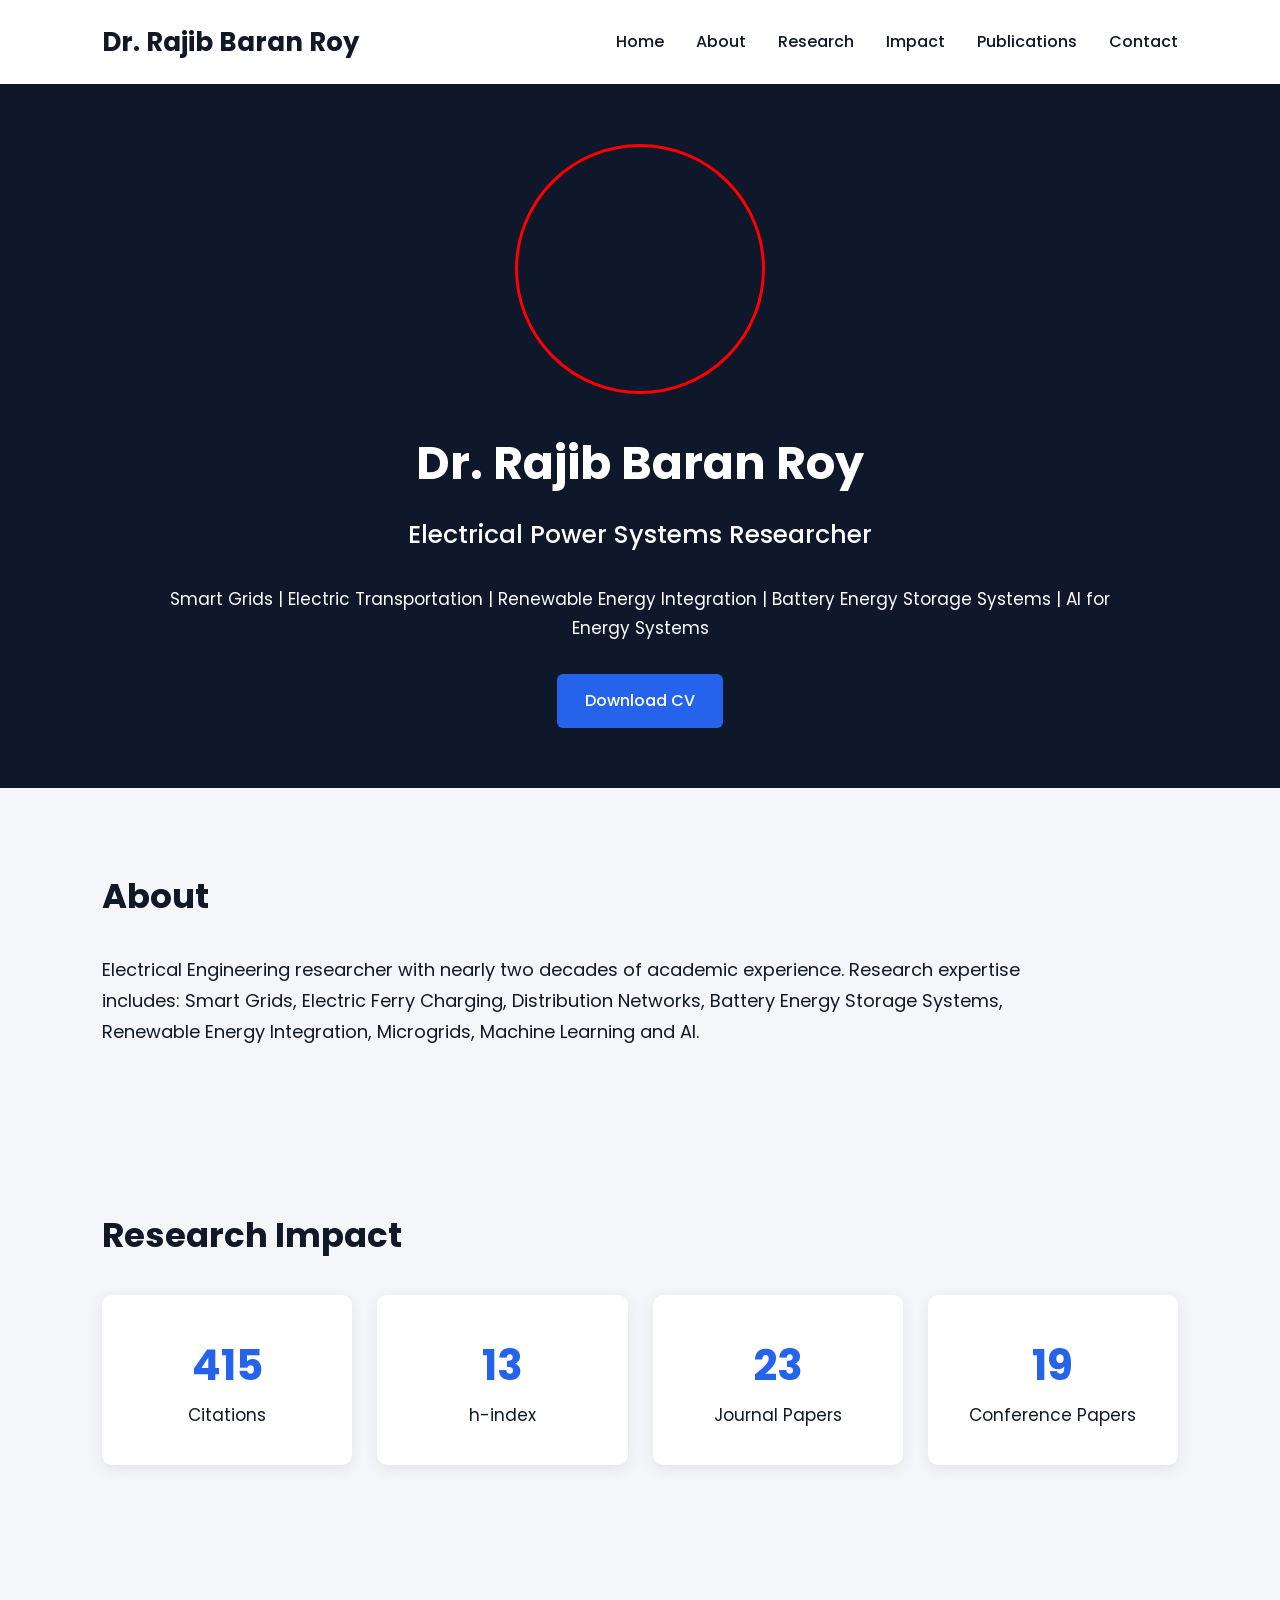
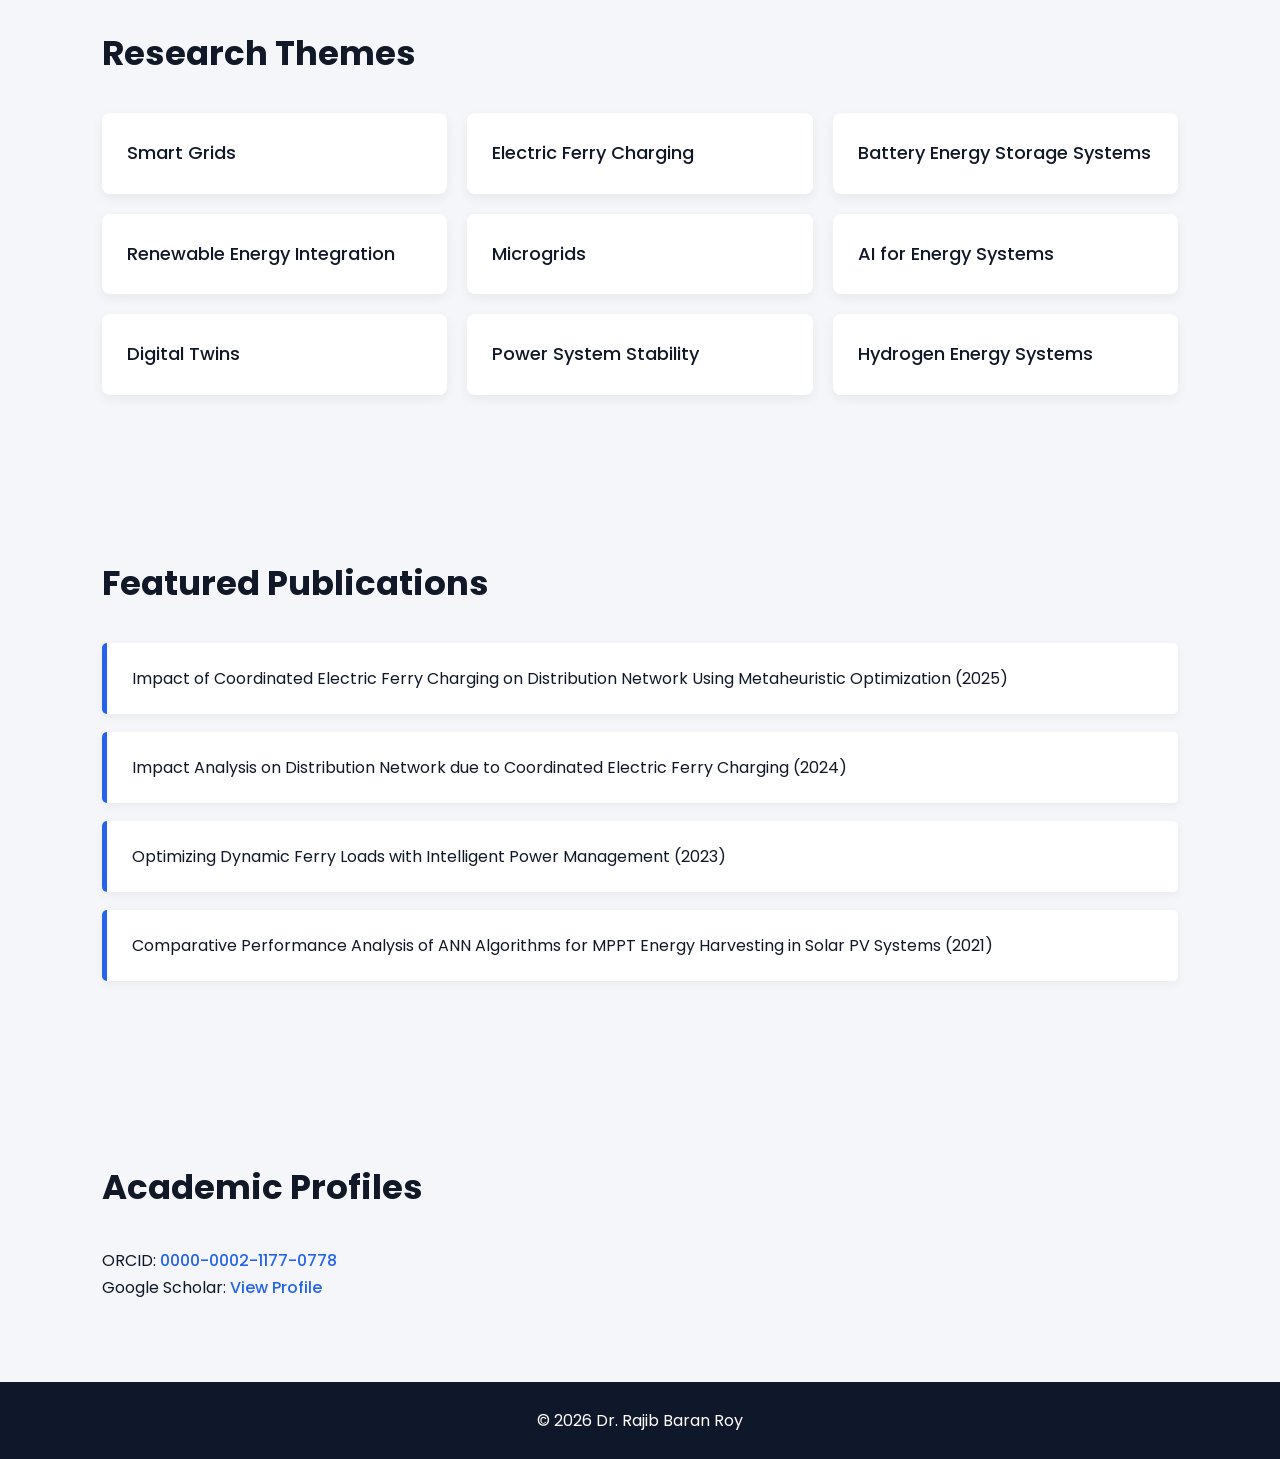
==== commit d9754a12: "Fix profile image source URL in index.html Corrected the image source URL for the profile image." ====
--- a/index.html
+++ b/index.html
@@ -71,7 +71,7 @@
 
             <div class="profile-circle">
 
-                <img src="https://rajibbaranroy.github.io/Rajib-Baran-Roy/assets/profile.jpg"
+                <img src="https://github.com/rajibbaranroy/Rajib-Baran-Roy/blob/main/assests/profile.jpg" 
                      alt="Dr. Rajib Baran Roy"
                      class="profile-image">
 
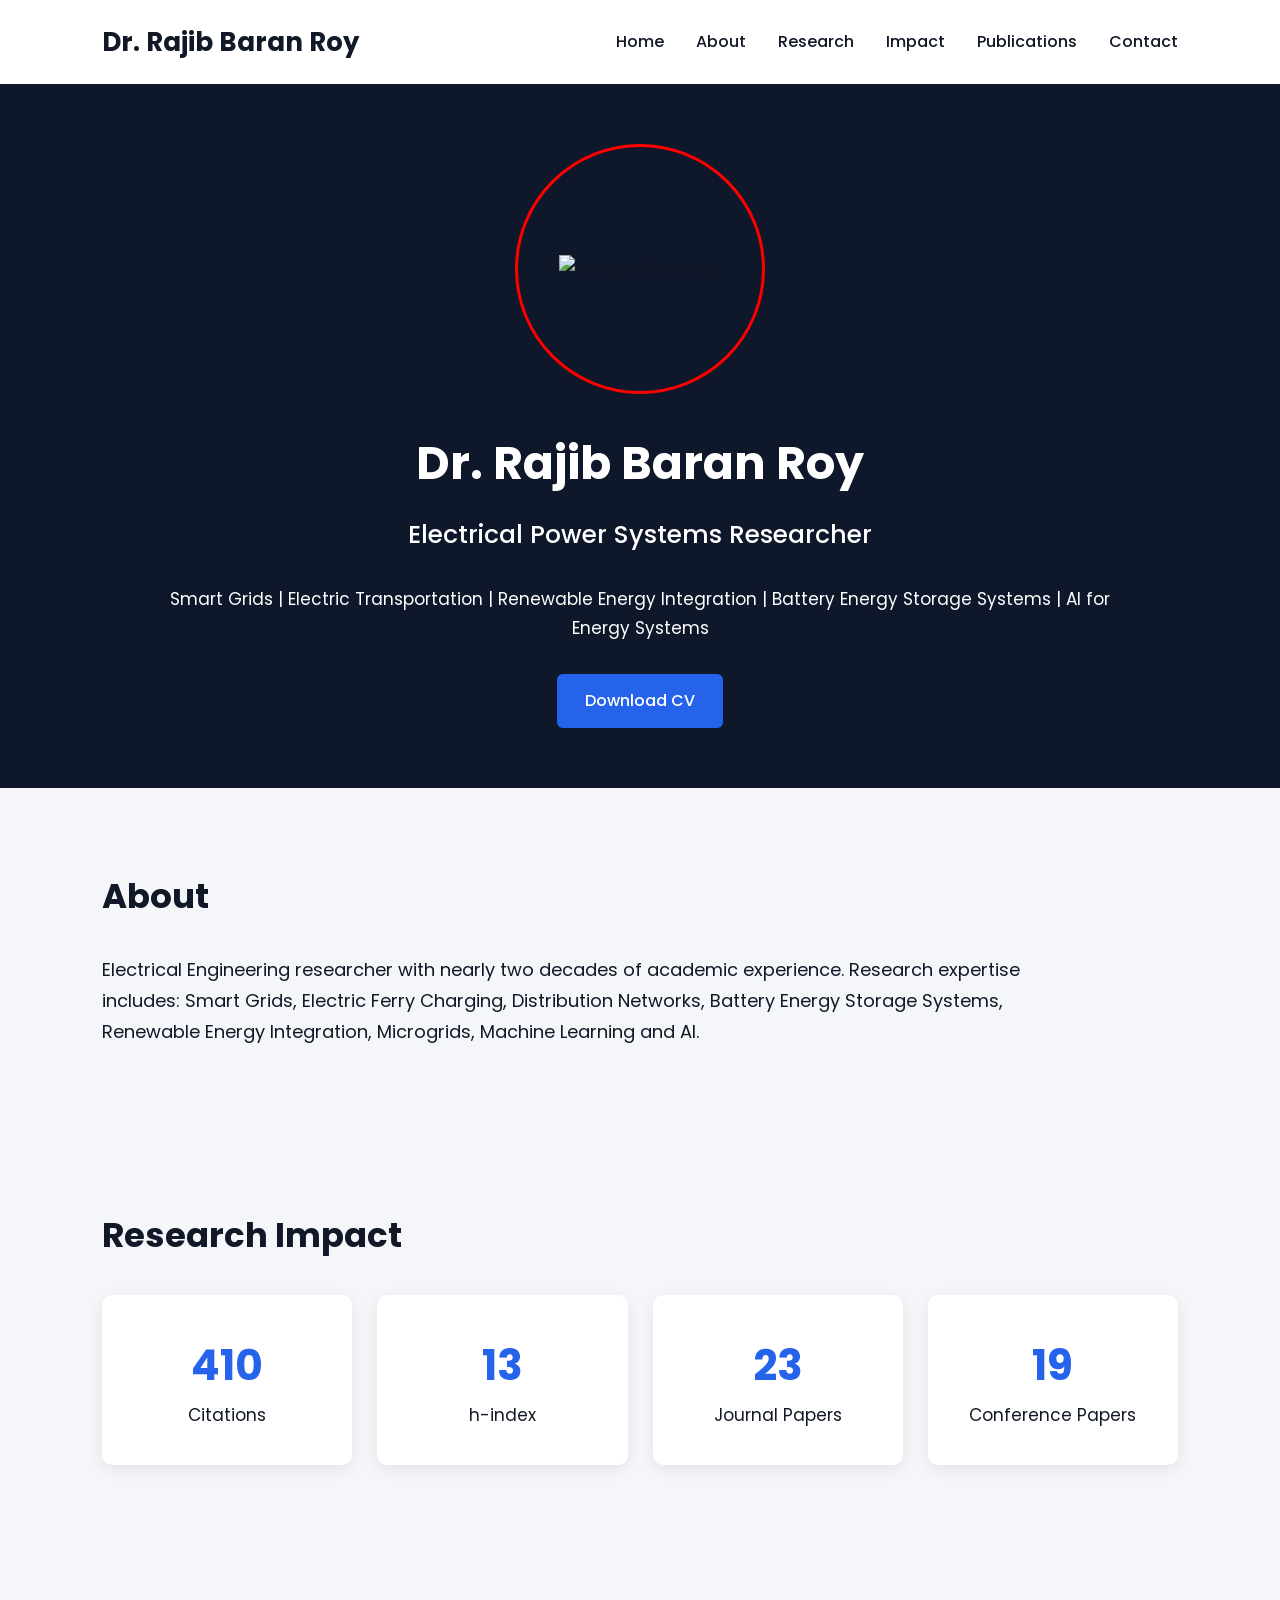
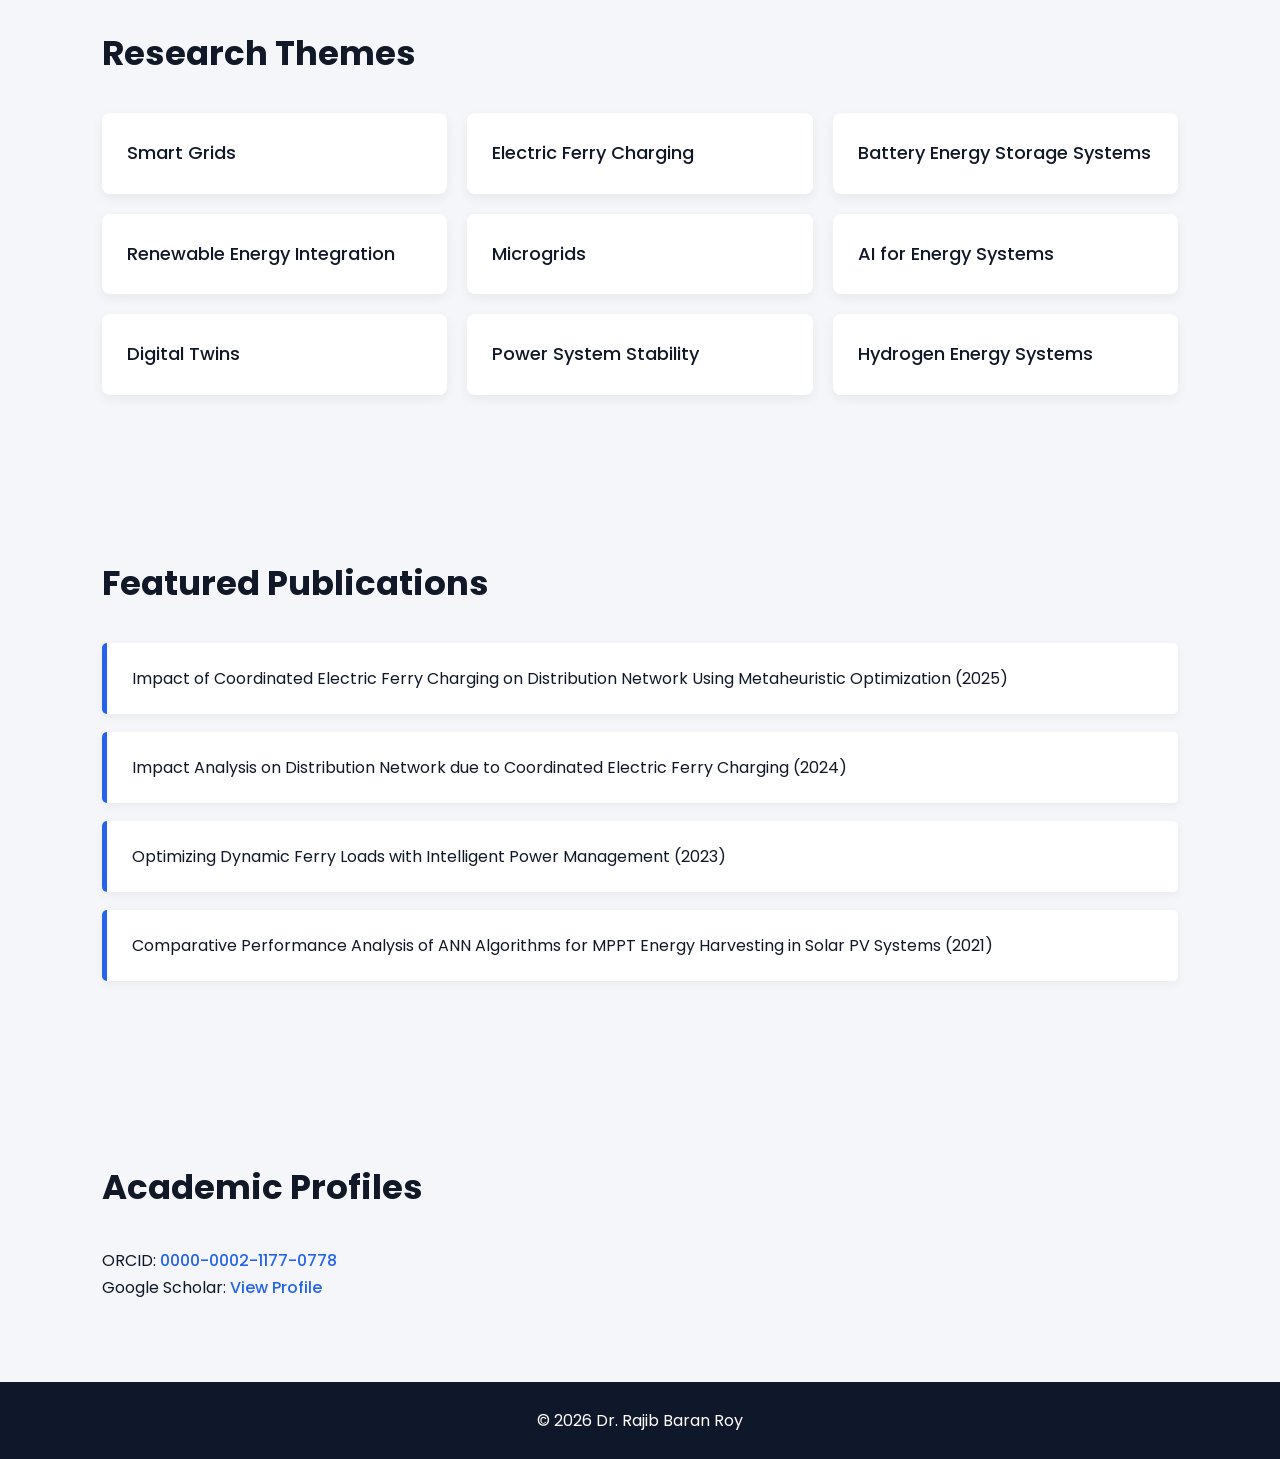
==== commit 3324545c: "Change profile image source to local path Updated profile image source to local assets." ====
--- a/index.html
+++ b/index.html
@@ -71,9 +71,7 @@
 
             <div class="profile-circle">
 
-                <img src="https://github.com/rajibbaranroy/Rajib-Baran-Roy/blob/main/assests/profile.jpg" 
-                     alt="Dr. Rajib Baran Roy"
-                     class="profile-image">
+                <img src="assets/profile.jpg" alt="Dr. Rajib Baran Roy"> 
 
             </div>
 
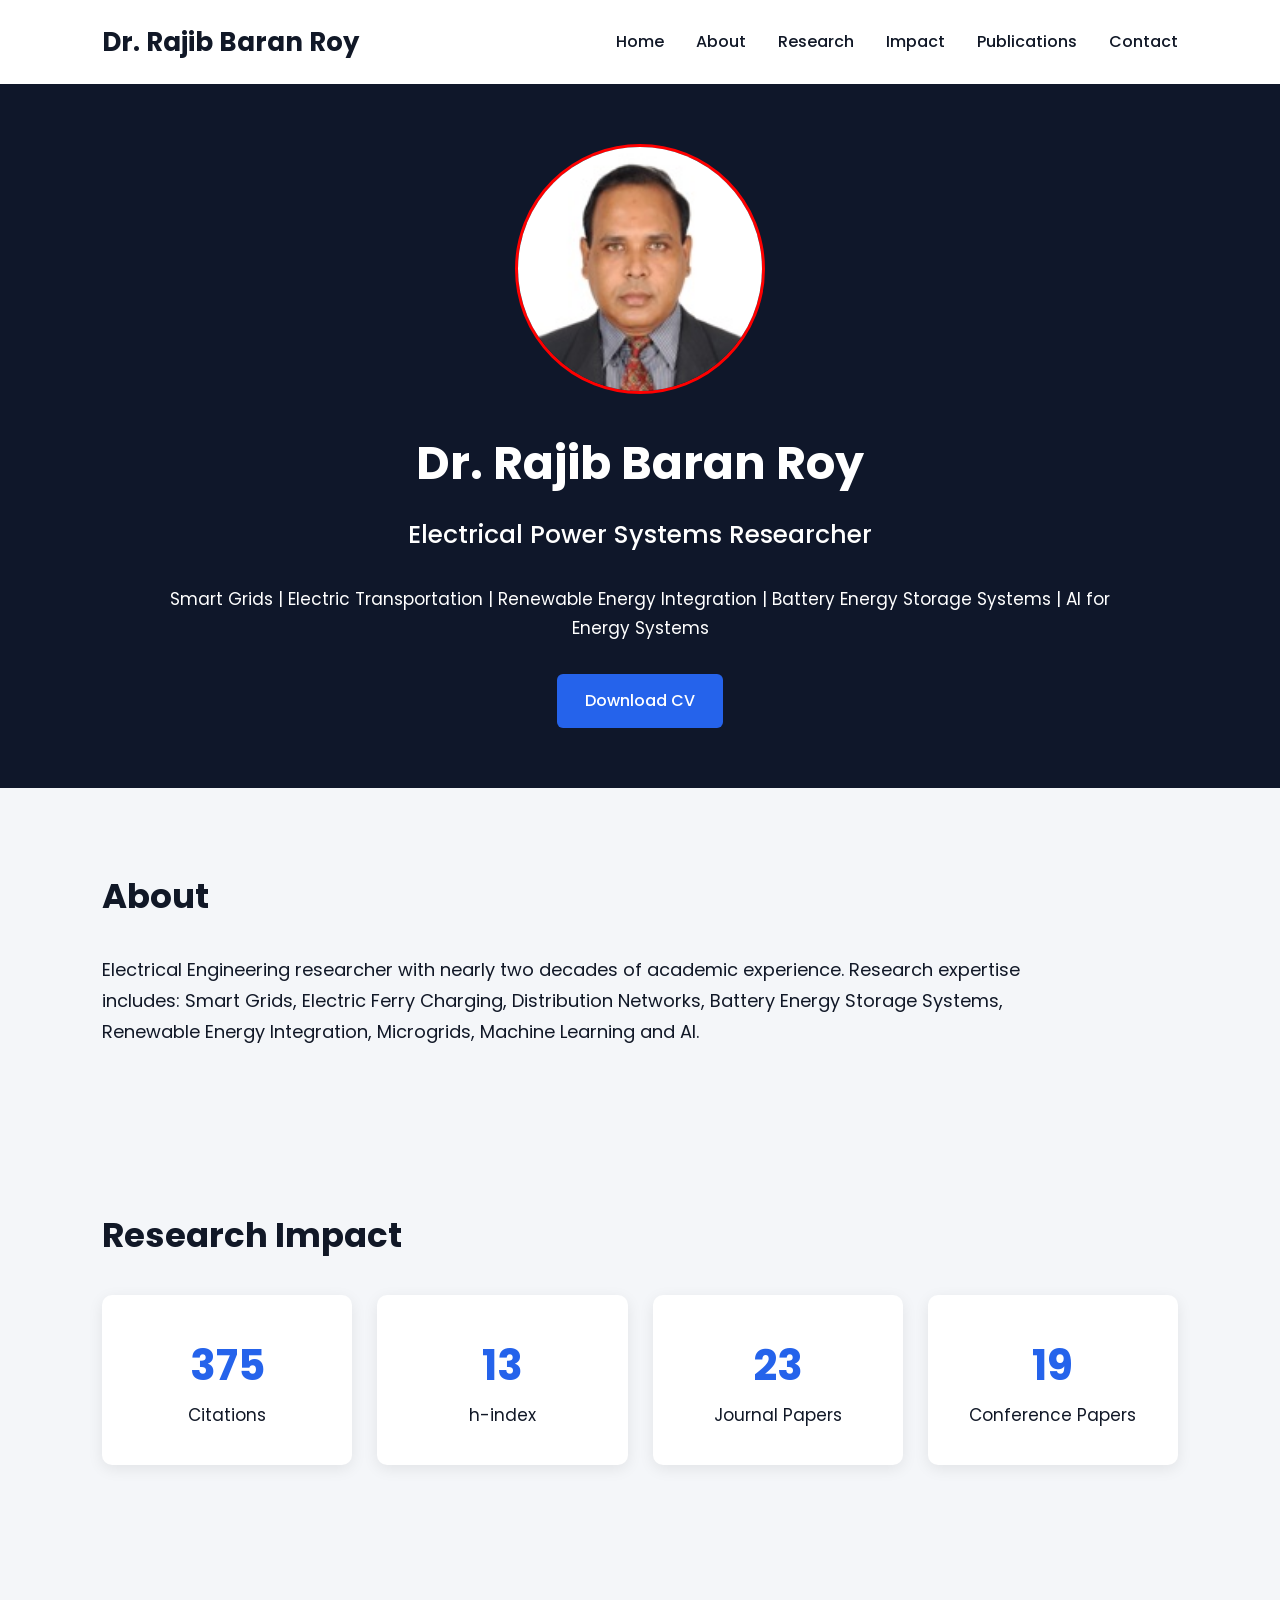
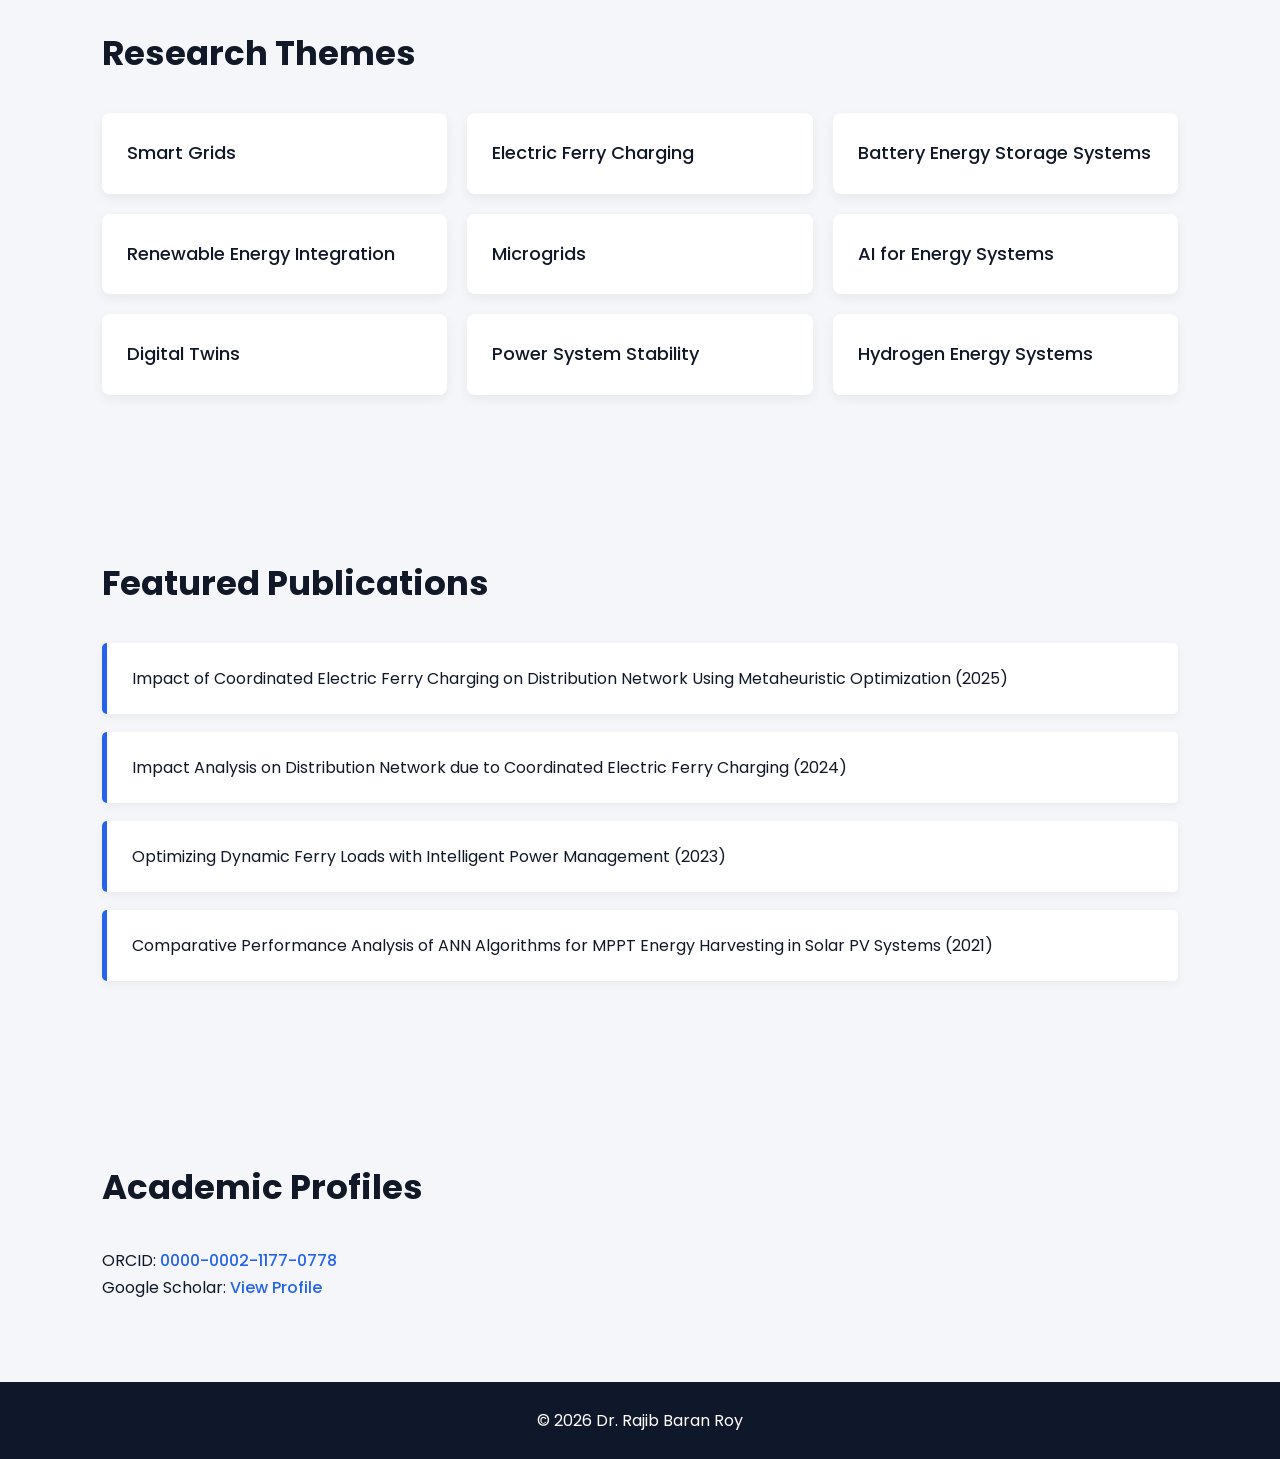
==== commit cb4d7e05: "Fix typo in profile image source path Corrected the file path for the profile image." ====
--- a/index.html
+++ b/index.html
@@ -71,7 +71,7 @@
 
             <div class="profile-circle">
 
-                <img src="assets/profile.jpg" alt="Dr. Rajib Baran Roy"> 
+                <img src="assests/profile.jpg" alt="Dr. Rajib Baran Roy">
 
             </div>
 
--- a/style.css
+++ b/style.css
@@ -3,26 +3,16 @@
 /* ================================= */
 
 * {
-
     margin: 0;
-
     padding: 0;
-
     box-sizing: border-box;
-
-}
-
+}
 
 body {
-
     font-family: 'Poppins', sans-serif;
-
     background: #f4f6f9;
-
     color: #111827;
-
     line-height: 1.7;
-
 }
 
 
@@ -31,122 +21,79 @@
 /* ================================= */
 
 nav {
-
     height: 84px;
-
     background: white;
-
     display: flex;
-
     align-items: center;
-
     justify-content: space-between;
-
     padding: 0 8%;
-
     box-shadow: 0 2px 8px rgba(0, 0, 0, 0.05);
-
-}
-
+}
 
 .logo {
-
     font-size: 26px;
-
     font-weight: 700;
-
     color: #111827;
-
-}
-
+}
 
 nav ul {
-
     list-style: none;
-
     display: flex;
-
     gap: 32px;
-
-}
-
+}
 
 nav ul li a {
-
     text-decoration: none;
-
     color: #111827;
-
     font-size: 16px;
-
-    font-weight: 500;
-
+    font-weight: 500;
     transition: 0.3s;
-
-}
-
+}
 
 nav ul li a:hover {
-
     color: #2563eb;
-
-}
-
-
-/* ================================= */
-/* BLACK HERO BACKGROUND */
+}
+
+
+/* ================================= */
+/* HERO SECTION */
 /* ================================= */
 
 header {
-
     background: #0f172a;
-
-}
-
+}
 
 .hero {
-
     min-height: 690px;
-
     display: flex;
-
     flex-direction: column;
-
     align-items: center;
-
     justify-content: center;
-
     text-align: center;
-
     padding: 60px 20px;
-
-}
-
-
-/* ================================= */
-/* ROUND RED-BORDERED PROFILE AREA */
+}
+
+
+/* ================================= */
+/* PROFILE CIRCLE */
 /* ================================= */
 
 .profile-circle {
-
     width: 250px;
-
     height: 250px;
 
+    border: 3px solid red;
     border-radius: 50%;
 
-    border: 3px solid red;
-
     overflow: hidden;
 
     margin-bottom: 30px;
 
     display: flex;
-
     align-items: center;
-
     justify-content: center;
 
+    background: #0f172a;
 }
 
 
@@ -154,18 +101,15 @@
 /* PROFILE IMAGE */
 /* ================================= */
 
-.profile-image {
-
+.profile-circle img {
     width: 100%;
-
     height: 100%;
 
     display: block;
 
     object-fit: cover;
 
-    object-position: center top;
-
+    object-position: center center;
 }
 
 
@@ -174,41 +118,24 @@
 /* ================================= */
 
 .hero h1 {
-
-    color: white;
-
+    color: white;
     font-size: 46px;
-
     font-weight: 700;
-
     margin-bottom: 12px;
-
-}
-
+}
 
 .hero h2 {
-
-    color: white;
-
+    color: white;
     font-size: 25px;
-
-    font-weight: 500;
-
+    font-weight: 500;
     margin-bottom: 28px;
-
-}
-
+}
 
 .hero p {
-
-    color: white;
-
+    color: white;
     font-size: 17px;
-
     max-width: 1000px;
-
     margin-bottom: 32px;
-
 }
 
 
@@ -217,13 +144,11 @@
 /* ================================= */
 
 .btn {
-
     display: inline-block;
 
     padding: 13px 28px;
 
     background: #2563eb;
-
     color: white;
 
     text-decoration: none;
@@ -231,20 +156,14 @@
     border-radius: 6px;
 
     font-size: 16px;
-
     font-weight: 500;
 
     transition: 0.3s;
-
-}
-
+}
 
 .btn:hover {
-
     background: #1d4ed8;
-
     transform: translateY(-2px);
-
 }
 
 
@@ -253,37 +172,25 @@
 /* ================================= */
 
 section {
-
     padding: 80px 8%;
-
     max-width: 1400px;
-
     margin: auto;
-
-}
-
+}
 
 section h2 {
-
     font-size: 34px;
-
     color: #111827;
-
     margin-bottom: 30px;
-
-}
-
-
-/* ================================= */
-/* ABOUT */
+}
+
+
+/* ================================= */
+/* ABOUT SECTION */
 /* ================================= */
 
 #about p {
-
     font-size: 18px;
-
     max-width: 1000px;
-
 }
 
 
@@ -292,44 +199,26 @@
 /* ================================= */
 
 .cards {
-
     display: grid;
-
     grid-template-columns: repeat(4, 1fr);
-
     gap: 25px;
-
-}
-
+}
 
 .card {
-
     background: white;
-
     padding: 35px 20px;
-
     text-align: center;
-
     border-radius: 10px;
-
     box-shadow: 0 4px 15px rgba(0, 0, 0, 0.08);
-
-}
-
+}
 
 .card h3 {
-
     font-size: 42px;
-
     color: #2563eb;
-
-}
-
+}
 
 .card p {
-
     font-size: 17px;
-
 }
 
 
@@ -338,41 +227,24 @@
 /* ================================= */
 
 .grid {
-
     display: grid;
-
     grid-template-columns: repeat(3, 1fr);
-
     gap: 20px;
-
-}
-
+}
 
 .grid div {
-
     background: white;
-
     padding: 25px;
-
     border-radius: 8px;
-
     font-size: 18px;
-
-    font-weight: 500;
-
+    font-weight: 500;
     box-shadow: 0 4px 12px rgba(0, 0, 0, 0.06);
-
     transition: 0.3s;
-
-}
-
+}
 
 .grid div:hover {
-
     transform: translateY(-5px);
-
     box-shadow: 0 8px 20px rgba(0, 0, 0, 0.12);
-
 }
 
 
@@ -381,19 +253,12 @@
 /* ================================= */
 
 .pub {
-
     background: white;
-
     margin-bottom: 18px;
-
     padding: 22px 25px;
-
     border-left: 5px solid #2563eb;
-
     border-radius: 5px;
-
     box-shadow: 0 3px 10px rgba(0, 0, 0, 0.05);
-
 }
 
 
@@ -402,20 +267,13 @@
 /* ================================= */
 
 #contact a {
-
     color: #2563eb;
-
     text-decoration: none;
-
-    font-weight: 500;
-
-}
-
+    font-weight: 500;
+}
 
 #contact a:hover {
-
     text-decoration: underline;
-
 }
 
 
@@ -424,15 +282,10 @@
 /* ================================= */
 
 footer {
-
     background: #0f172a;
-
-    color: white;
-
+    color: white;
     text-align: center;
-
     padding: 25px;
-
 }
 
 
@@ -442,34 +295,21 @@
 
 @media (max-width: 900px) {
 
-
     nav {
-
         padding: 0 4%;
-
-    }
-
+    }
 
     nav ul {
-
         gap: 15px;
-
-    }
-
+    }
 
     .cards {
-
         grid-template-columns: repeat(2, 1fr);
-
-    }
-
+    }
 
     .grid {
-
         grid-template-columns: repeat(2, 1fr);
-
-    }
-
+    }
 }
 
 
@@ -479,79 +319,45 @@
 
 @media (max-width: 600px) {
 
-
     nav {
-
         height: auto;
-
         padding: 20px;
-
         flex-direction: column;
-
         gap: 15px;
-
-    }
-
+    }
 
     nav ul {
-
         flex-wrap: wrap;
-
         justify-content: center;
-
-    }
-
+    }
 
     .hero {
-
         min-height: 620px;
-
         padding: 50px 15px;
-
-    }
-
+    }
 
     .profile-circle {
-
         width: 200px;
-
         height: 200px;
-
-    }
-
+    }
 
     .hero h1 {
-
         font-size: 32px;
-
-    }
-
+    }
 
     .hero h2 {
-
         font-size: 20px;
-
-    }
-
+    }
 
     .hero p {
-
         font-size: 15px;
-
-    }
-
+    }
 
     .cards {
-
         grid-template-columns: 1fr;
-
-    }
-
+    }
 
     .grid {
-
         grid-template-columns: 1fr;
-
-    }
-
-}
+    }
+}
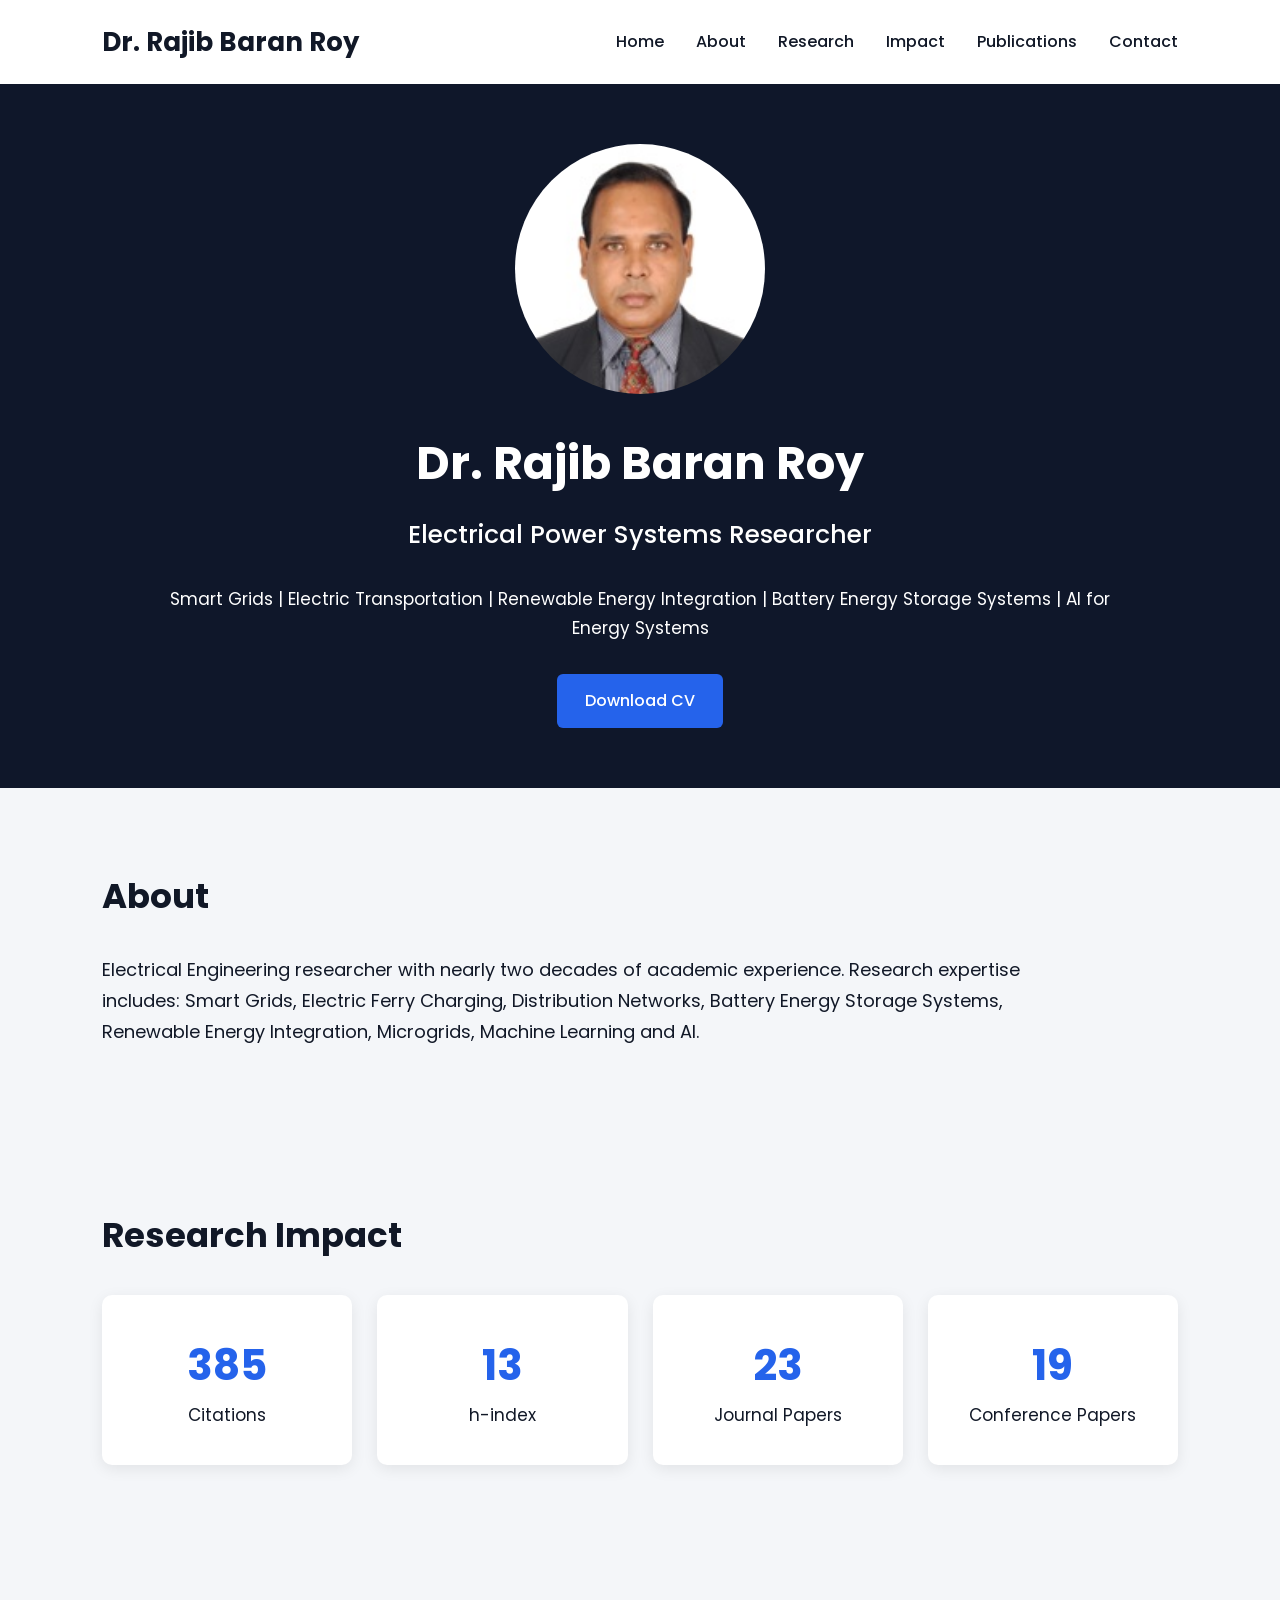
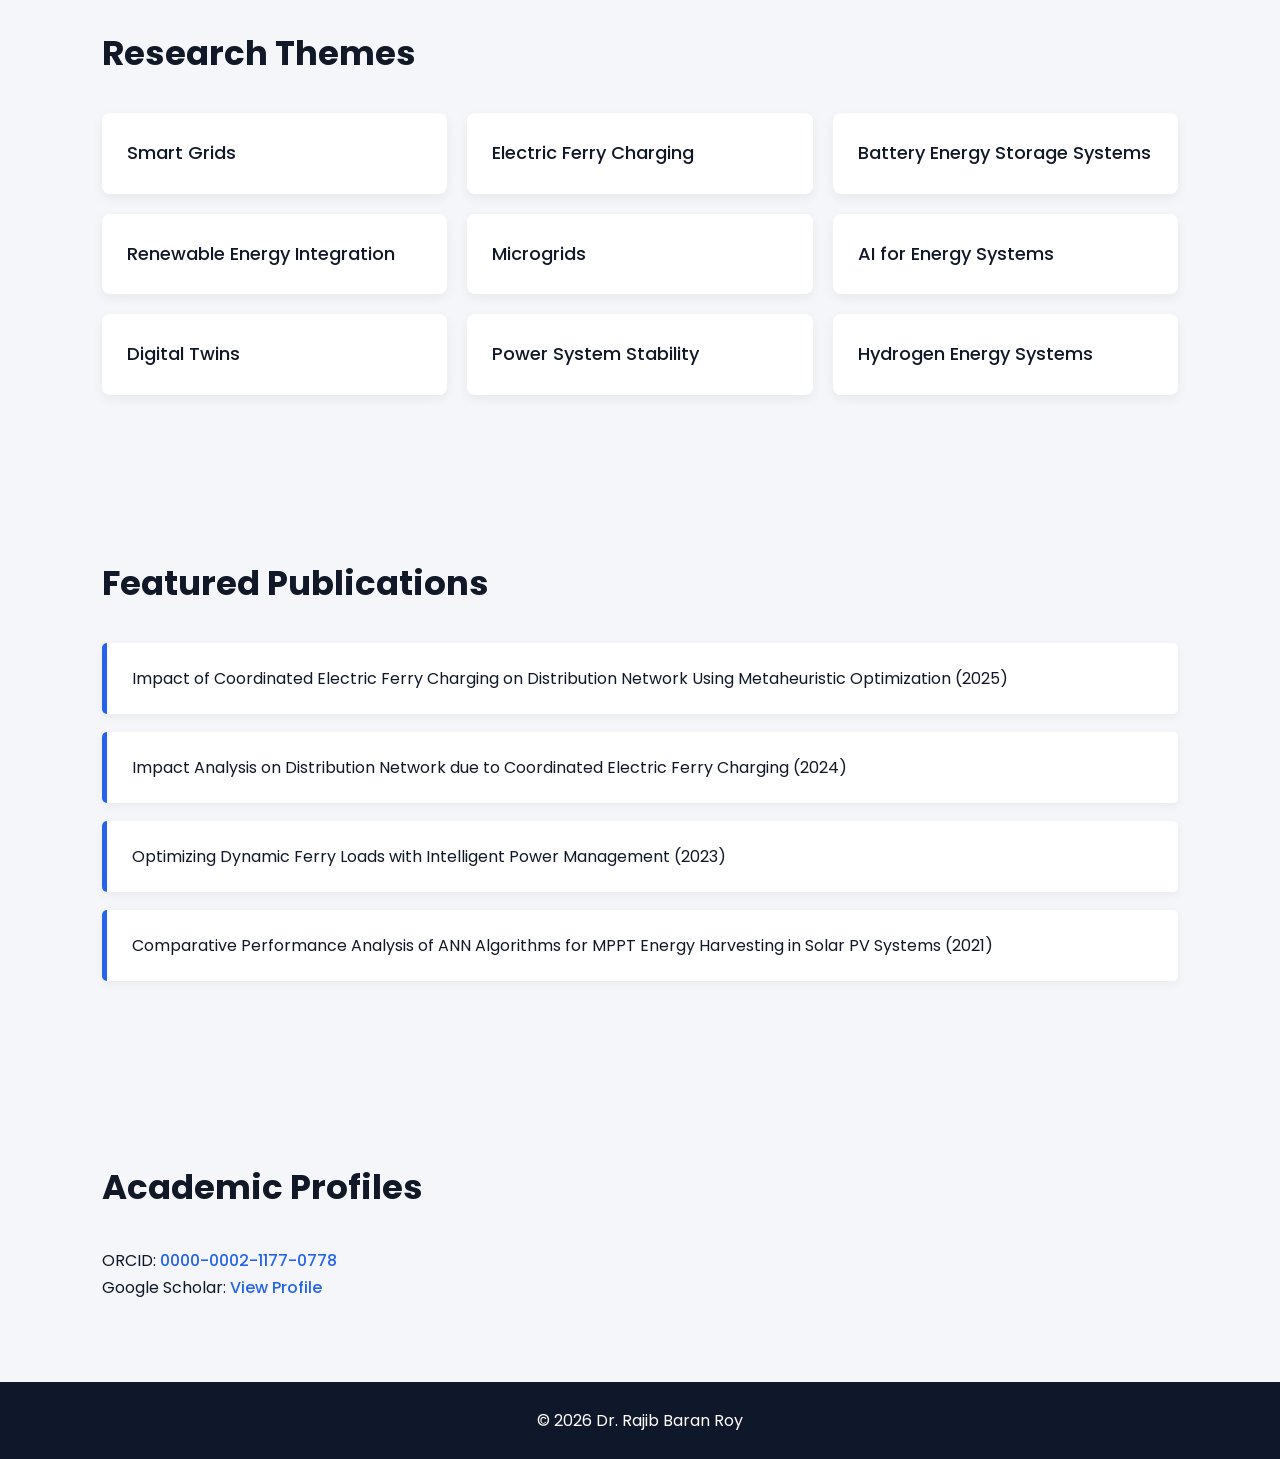
==== commit ef49c800: "Fix typo in CV link path" ====
--- a/index.html
+++ b/index.html
@@ -95,7 +95,7 @@
             </p>
 
 
-            <a href="assets/cv.pdf"
+            <a href="assests/cv.pdf"
                class="btn">
 
                 Download CV
--- a/style.css
+++ b/style.css
@@ -23,10 +23,13 @@
 nav {
     height: 84px;
     background: white;
+
     display: flex;
     align-items: center;
     justify-content: space-between;
+
     padding: 0 8%;
+
     box-shadow: 0 2px 8px rgba(0, 0, 0, 0.05);
 }
 
@@ -65,24 +68,27 @@
 
 .hero {
     min-height: 690px;
+
     display: flex;
     flex-direction: column;
+
     align-items: center;
     justify-content: center;
+
     text-align: center;
+
     padding: 60px 20px;
 }
 
 
 /* ================================= */
-/* PROFILE CIRCLE */
+/* PROFILE IMAGE CIRCLE */
 /* ================================= */
 
 .profile-circle {
     width: 250px;
     height: 250px;
 
-    border: 3px solid red;
     border-radius: 50%;
 
     overflow: hidden;
@@ -92,8 +98,6 @@
     display: flex;
     align-items: center;
     justify-content: center;
-
-    background: #0f172a;
 }
 
 
@@ -119,22 +123,29 @@
 
 .hero h1 {
     color: white;
+
     font-size: 46px;
     font-weight: 700;
+
     margin-bottom: 12px;
 }
 
 .hero h2 {
     color: white;
+
     font-size: 25px;
     font-weight: 500;
+
     margin-bottom: 28px;
 }
 
 .hero p {
     color: white;
+
     font-size: 17px;
+
     max-width: 1000px;
+
     margin-bottom: 32px;
 }
 
@@ -163,6 +174,7 @@
 
 .btn:hover {
     background: #1d4ed8;
+
     transform: translateY(-2px);
 }
 
@@ -173,13 +185,17 @@
 
 section {
     padding: 80px 8%;
+
     max-width: 1400px;
+
     margin: auto;
 }
 
 section h2 {
     font-size: 34px;
+
     color: #111827;
+
     margin-bottom: 30px;
 }
 
@@ -190,6 +206,7 @@
 
 #about p {
     font-size: 18px;
+
     max-width: 1000px;
 }
 
@@ -200,20 +217,27 @@
 
 .cards {
     display: grid;
+
     grid-template-columns: repeat(4, 1fr);
+
     gap: 25px;
 }
 
 .card {
     background: white;
+
     padding: 35px 20px;
+
     text-align: center;
+
     border-radius: 10px;
+
     box-shadow: 0 4px 15px rgba(0, 0, 0, 0.08);
 }
 
 .card h3 {
     font-size: 42px;
+
     color: #2563eb;
 }
 
@@ -228,22 +252,31 @@
 
 .grid {
     display: grid;
+
     grid-template-columns: repeat(3, 1fr);
+
     gap: 20px;
 }
 
 .grid div {
     background: white;
+
     padding: 25px;
+
     border-radius: 8px;
+
     font-size: 18px;
+
     font-weight: 500;
+
     box-shadow: 0 4px 12px rgba(0, 0, 0, 0.06);
+
     transition: 0.3s;
 }
 
 .grid div:hover {
     transform: translateY(-5px);
+
     box-shadow: 0 8px 20px rgba(0, 0, 0, 0.12);
 }
 
@@ -254,10 +287,15 @@
 
 .pub {
     background: white;
+
     margin-bottom: 18px;
+
     padding: 22px 25px;
+
     border-left: 5px solid #2563eb;
+
     border-radius: 5px;
+
     box-shadow: 0 3px 10px rgba(0, 0, 0, 0.05);
 }
 
@@ -268,7 +306,9 @@
 
 #contact a {
     color: #2563eb;
+
     text-decoration: none;
+
     font-weight: 500;
 }
 
@@ -283,8 +323,11 @@
 
 footer {
     background: #0f172a;
+
     color: white;
+
     text-align: center;
+
     padding: 25px;
 }
 
@@ -321,18 +364,23 @@
 
     nav {
         height: auto;
+
         padding: 20px;
+
         flex-direction: column;
+
         gap: 15px;
     }
 
     nav ul {
         flex-wrap: wrap;
+
         justify-content: center;
     }
 
     .hero {
         min-height: 620px;
+
         padding: 50px 15px;
     }
 
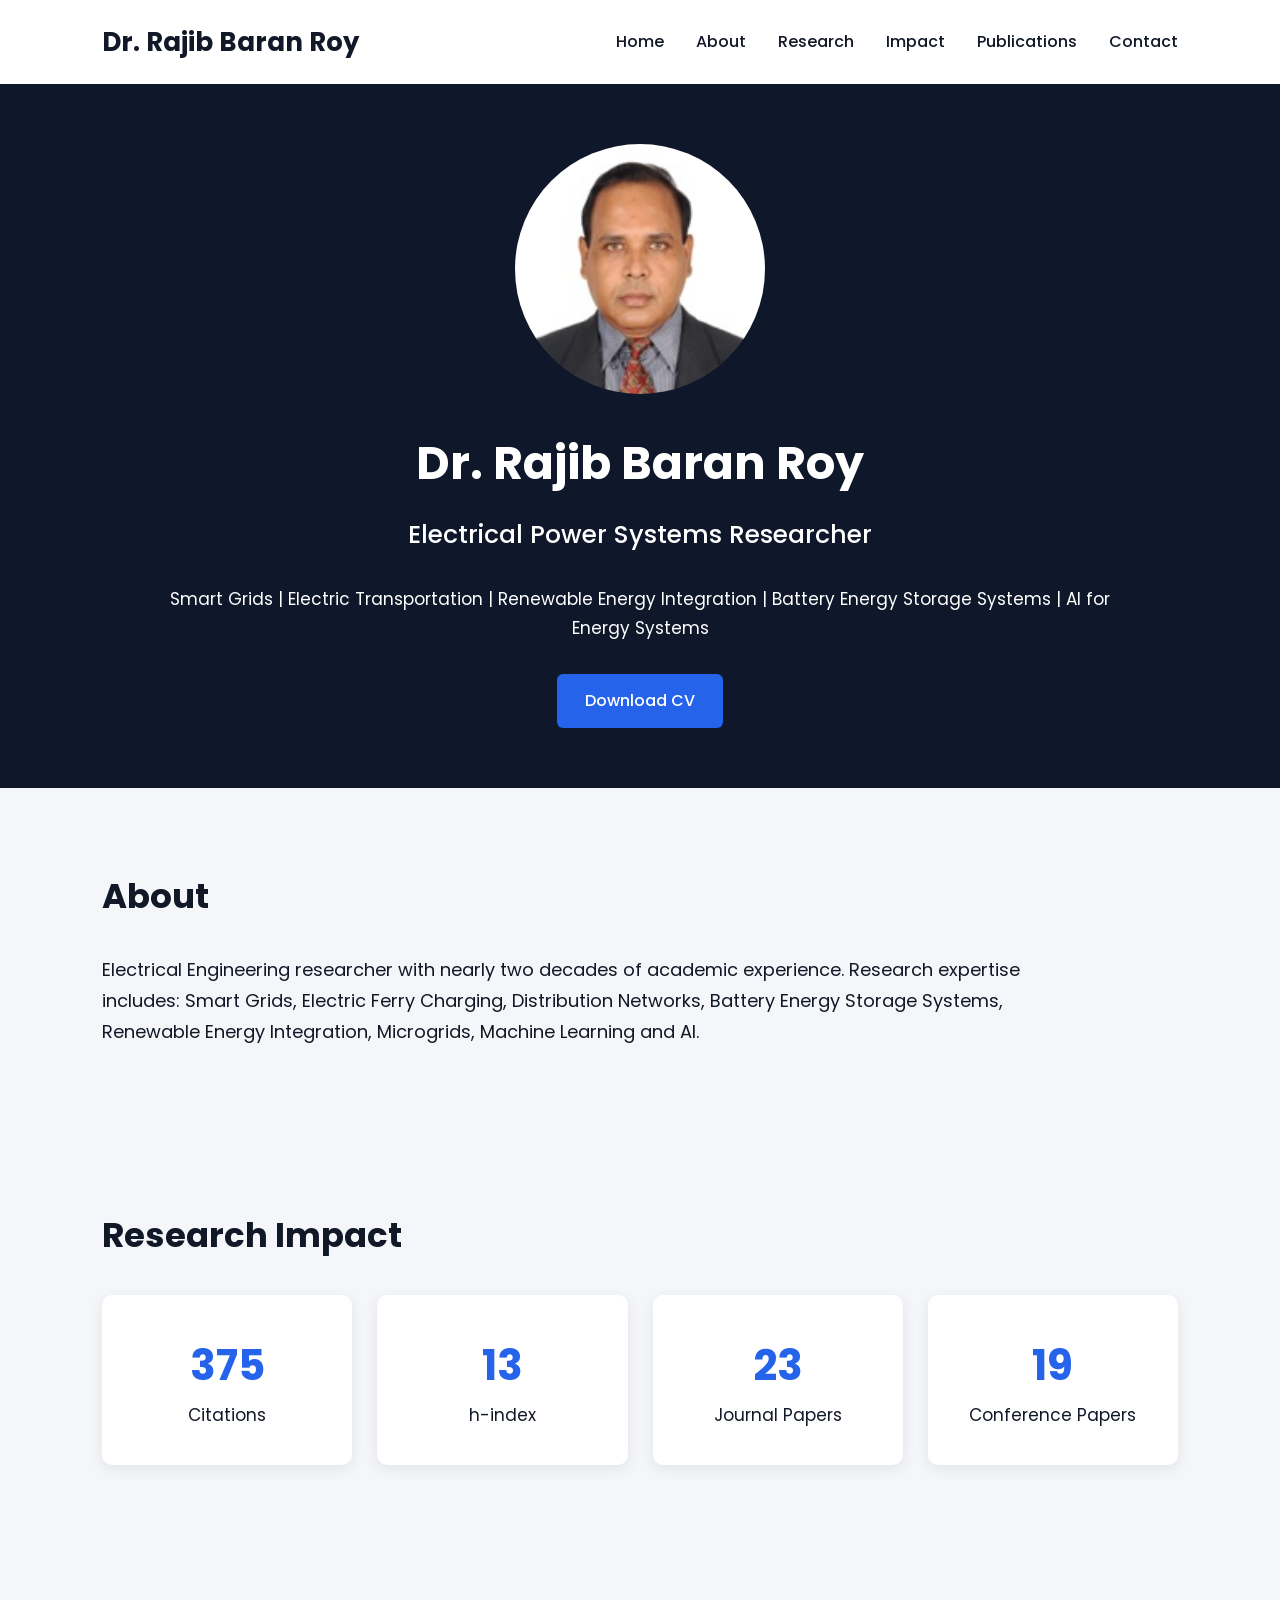
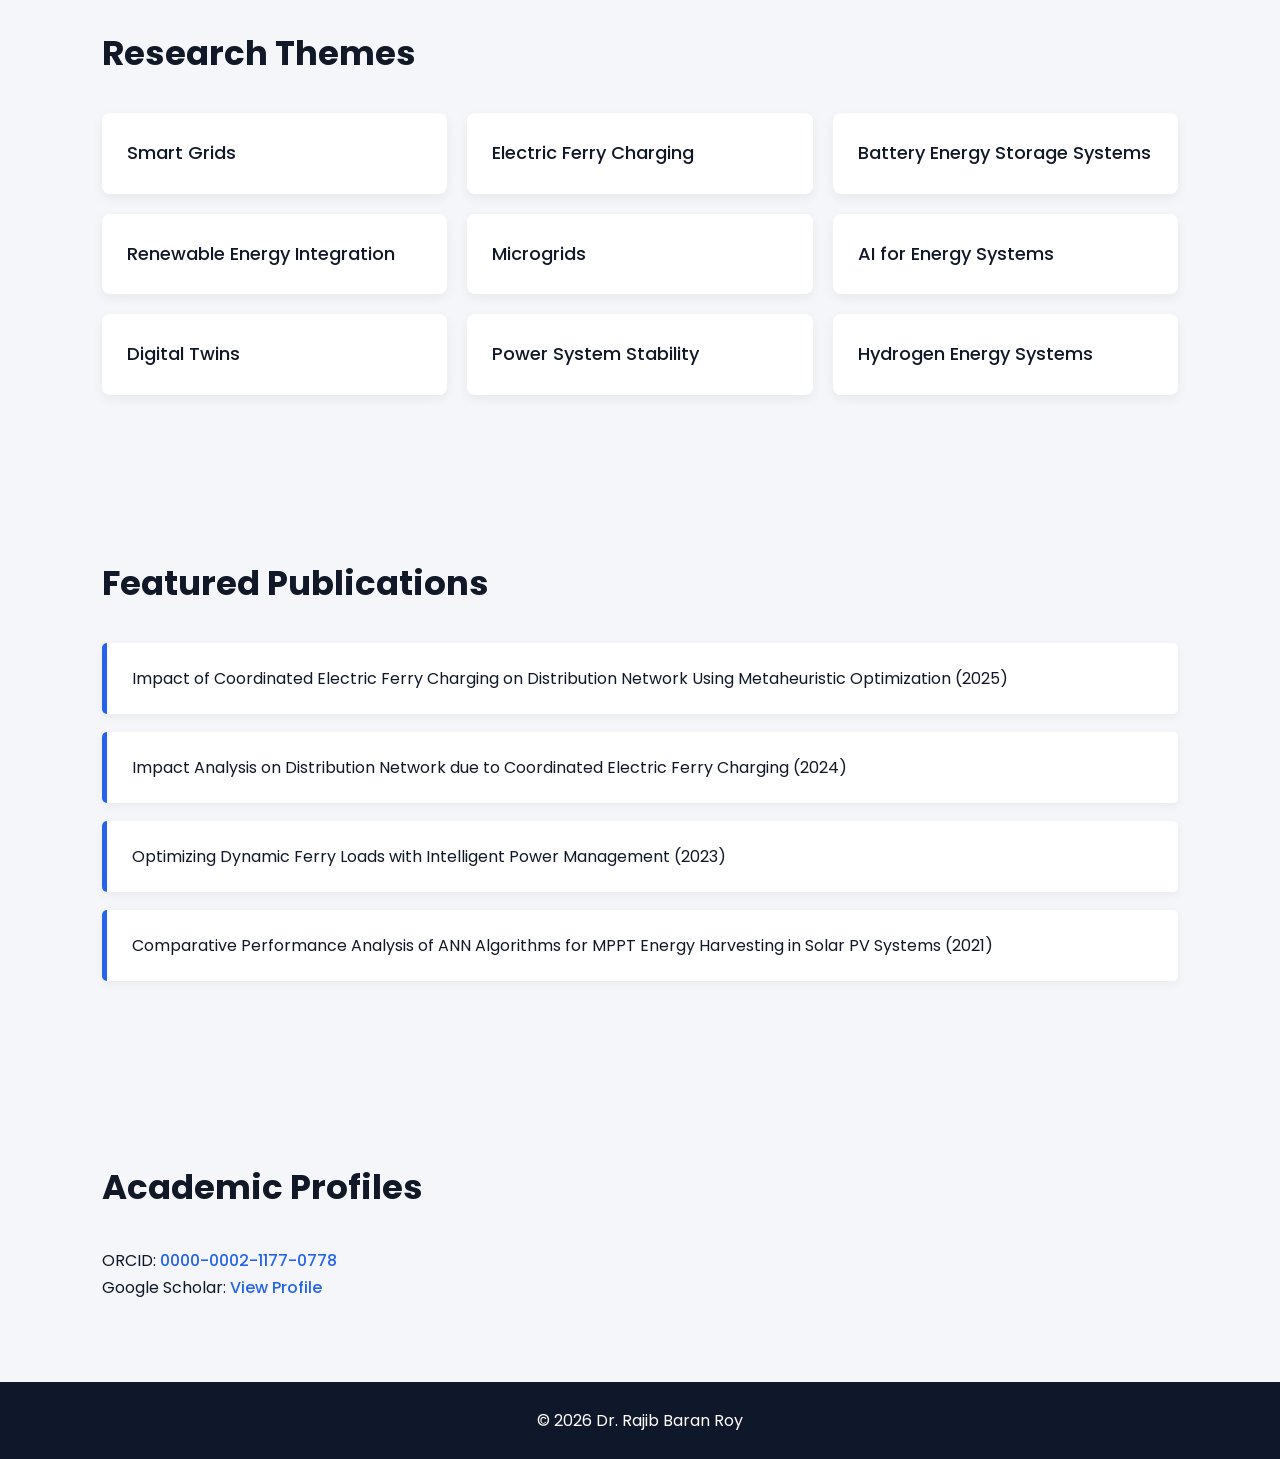
==== commit f8538c03: "Improve profile image and enhance CV download link Updated profile image and added download attribut" ====
--- a/index.html
+++ b/index.html
@@ -71,7 +71,8 @@
 
             <div class="profile-circle">
 
-                <img src="assests/profile.jpg" alt="Dr. Rajib Baran Roy">
+                <img src="assests/profile.jpg"
+                     alt="Dr. Rajib Baran Roy">
 
             </div>
 
@@ -95,8 +96,11 @@
             </p>
 
 
+            <!-- DOWNLOAD CV BUTTON -->
+
             <a href="assests/cv.pdf"
-               class="btn">
+               class="btn"
+               download="Rajib_Baran_Roy_CV.pdf">
 
                 Download CV
 
@@ -322,7 +326,9 @@
 
             ORCID:
 
-            <a href="https://orcid.org/0000-0002-1177-0778">
+            <a href="https://orcid.org/0000-0002-1177-0778"
+               target="_blank"
+               rel="noopener noreferrer">
 
                 0000-0002-1177-0778
 
@@ -335,7 +341,9 @@
 
             Google Scholar:
 
-            <a href="https://scholar.google.com/citations?hl=en&user=oowfLzIAAAAJ">
+            <a href="https://scholar.google.com/citations?hl=en&user=oowfLzIAAAAJ"
+               target="_blank"
+               rel="noopener noreferrer">
 
                 View Profile
 
